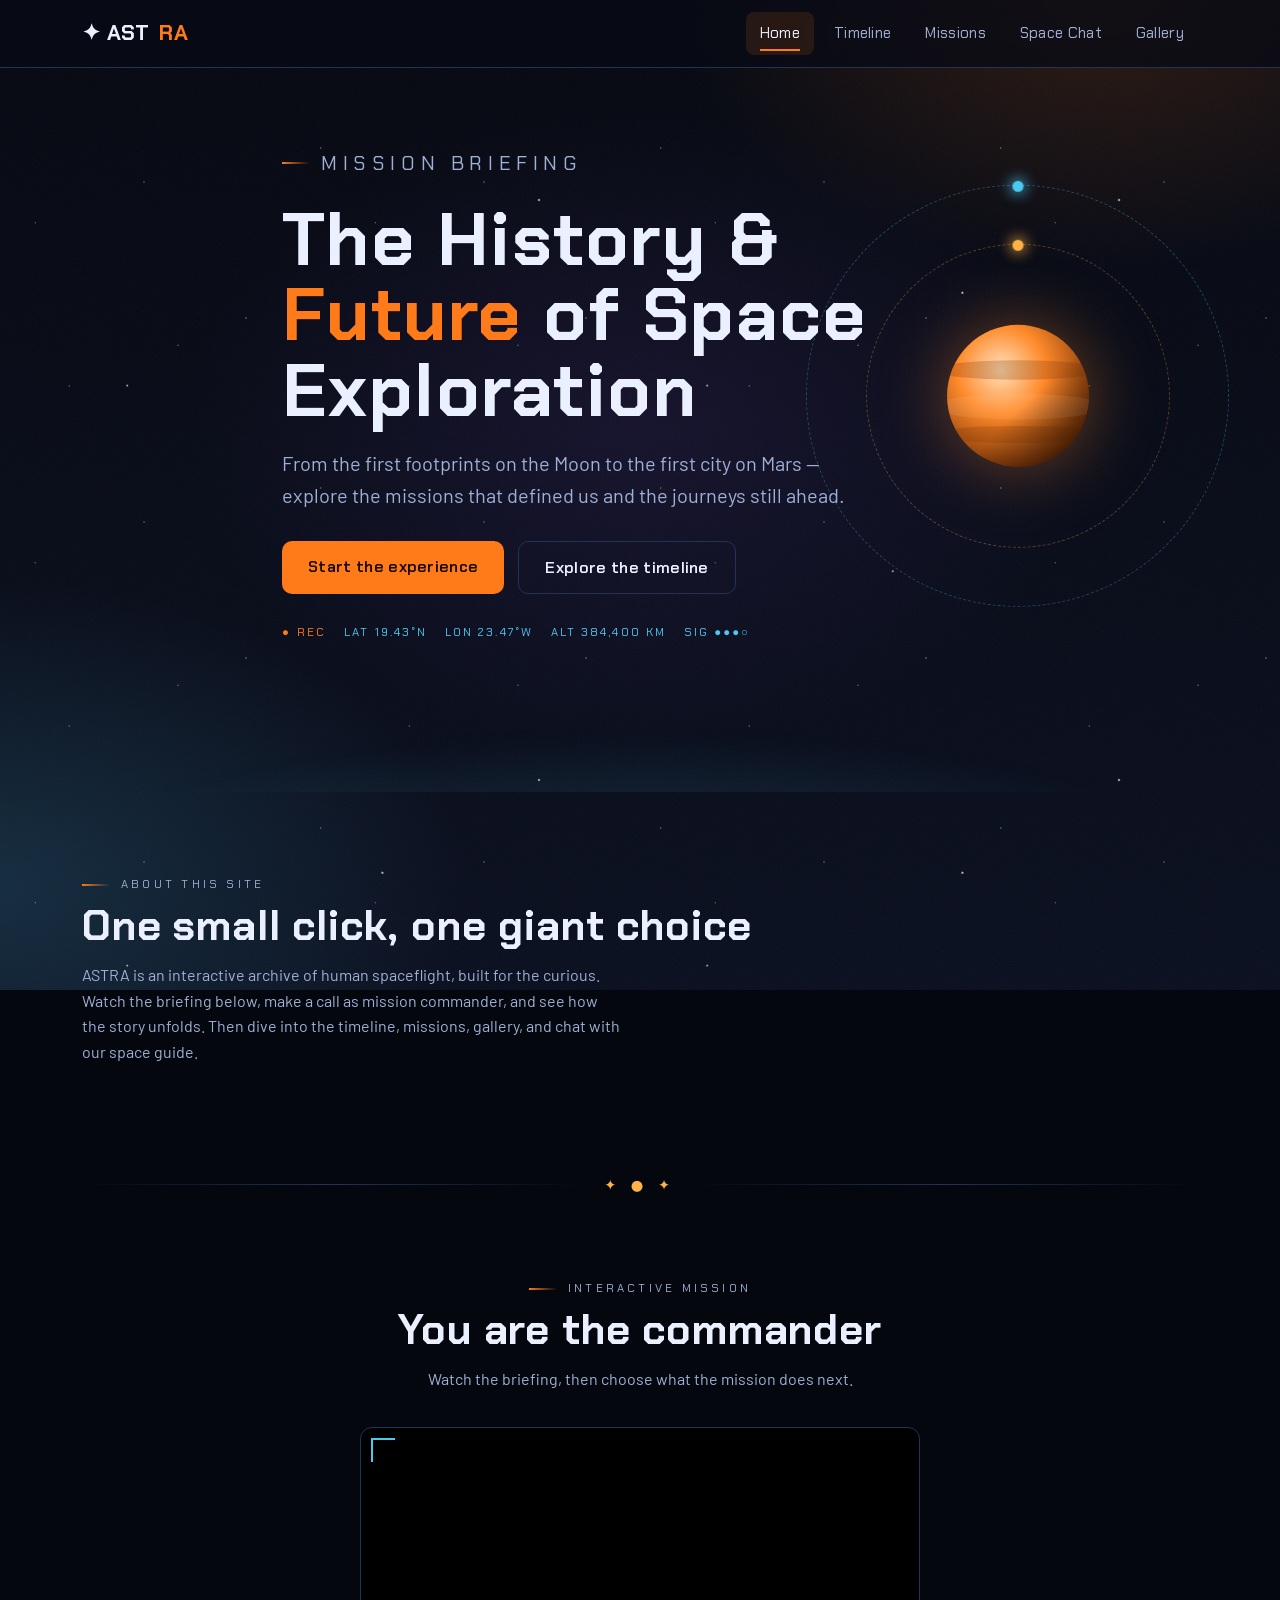
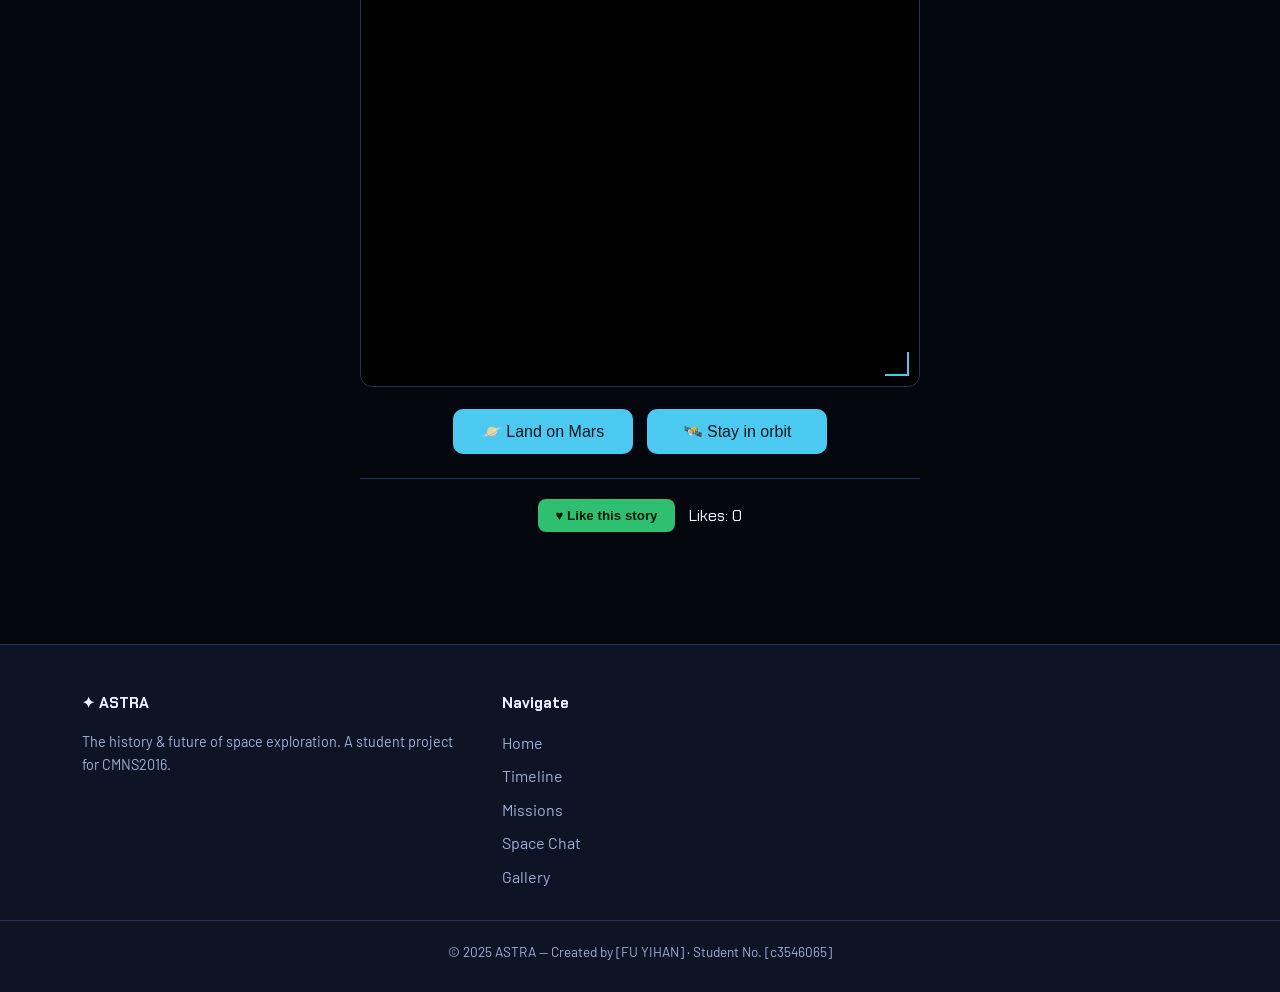
==== index.html @ ae9b57df "Add files via upload" ====
<!DOCTYPE html>
    <html lang="en">
    <head>
        <meta charset="UTF-8">
        <meta name="viewport" content="width=device-width, initial-scale=1.0">
        <!-- Page Title is marked in the rubric — keep it meaningful on every page -->
        <title>ASTRA — The History &amp; Future of Space Exploration</title>
        <meta name="description" content="An interactive journey through the history and future of human spaceflight.">
        <link rel="preconnect" href="https://fonts.googleapis.com">
        <link rel="preconnect" href="https://fonts.gstatic.com" crossorigin>
        <link href="https://fonts.googleapis.com/css2?family=Chakra+Petch:wght@500;700&family=Barlow:wght@400;500;600&display=swap" rel="stylesheet">
        <link rel="stylesheet" href="styles.css">
    </head>
    <body>

        <!-- ============================ NAV (same on every page) ============================ -->
        <header class="navbar">
            <div class="wrap">
                <a class="brand" href="index.html">✦ AST<span>RA</span></a>
                <button class="nav-toggle" aria-label="Open menu" onclick="toggleNav()">☰</button>
                <nav aria-label="Main navigation">
                    <ul class="nav-links" id="navLinks">
                        <li><a class="active" href="index.html">Home</a></li>
                        <li><a href="timeline.html">Timeline</a></li>
                        <li><a href="missions.html">Missions</a></li>
                        <li><a href="chat.html">Space Chat</a></li>
                        <li><a href="gallery.html">Gallery</a></li>
                    </ul>
                </nav>
            </div>
        </header>

        <!-- ================================ HERO ================================ -->
        <section class="hero">
            <!-- OPTIONAL background video (SpaceX style). Put a file in /videos and uncomment:
            <video class="hero-video" autoplay muted loop playsinline>
                <source src="videos/hero-loop.mp4" type="video/mp4">
            </video> -->

            <!-- Decorative: glowing planet with tilted orbits (pure CSS/SVG) -->
            <div class="hero-art" aria-hidden="true">
                <div class="orbit orbit-b"><span class="sat"></span></div>
                <div class="orbit orbit-a"><span class="sat"></span></div>
                <svg class="planet" viewBox="0 0 220 220" xmlns="http://www.w3.org/2000/svg">
                    <defs>
                        <radialGradient id="planetGrad" cx="38%" cy="32%" r="78%">
                            <stop offset="0%" stop-color="#ffe2bd"/>
                            <stop offset="40%" stop-color="#ff8a2b"/>
                            <stop offset="100%" stop-color="#5e2200"/>
                        </radialGradient>
                        <linearGradient id="terminator" x1="0" y1="0" x2="1" y2="1">
                            <stop offset="55%" stop-color="rgba(0,0,0,0)"/>
                            <stop offset="100%" stop-color="rgba(0,0,0,.55)"/>
                        </linearGradient>
                        <clipPath id="planetClip"><circle cx="110" cy="110" r="66"/></clipPath>
                    </defs>
                    <circle cx="110" cy="110" r="66" fill="url(#planetGrad)"/>
                    <g clip-path="url(#planetClip)" opacity=".5">
                        <ellipse cx="110" cy="86"  rx="80" ry="9"  fill="rgba(120,50,0,.5)"/>
                        <ellipse cx="110" cy="120" rx="80" ry="12" fill="rgba(255,210,160,.25)"/>
                        <ellipse cx="110" cy="146" rx="80" ry="8"  fill="rgba(120,50,0,.45)"/>
                    </g>
                    <circle cx="110" cy="110" r="66" fill="url(#terminator)"/>
                </svg>
            </div>
            <div class="hero-horizon" aria-hidden="true"></div>

            <div class="wrap hero-inner">
                <p class="eyebrow reveal">Mission Briefing</p>
                <h1 class="reveal d1">The History &amp; <span class="accent">Future</span> of Space Exploration</h1>
                <p class="reveal d2">From the first footprints on the Moon to the first city on Mars — explore the missions that defined us and the journeys still ahead.</p>
                <div class="hero-cta reveal d3">
                    <a class="btn btn-primary" href="#experience">Start the experience</a>
                    <a class="btn btn-ghost" href="timeline.html">Explore the timeline</a>
                </div>
                <div class="telemetry reveal d3" aria-hidden="true">
                    <span class="rec">REC</span>
                    <span>LAT 19.43°N</span>
                    <span>LON 23.47°W</span>
                    <span>ALT 384,400 KM</span>
                    <span>SIG ●●●○</span>
                </div>
            </div>
        </section>

        <!-- =============================== INTRO =============================== -->
        <section>
            <div class="wrap">
                <div class="section-head">
                    <p class="eyebrow">About this site</p>
                    <h2>One small click, one giant choice</h2>
                    <!-- EDIT: replace with your own intro paragraph -->
                    <p>ASTRA is an interactive archive of human spaceflight, built for the curious. Watch the briefing below, make a call as mission commander, and see how the story unfolds. Then dive into the timeline, missions, gallery, and chat with our space guide.</p>
                </div>
            </div>
        </section>

        <!-- ===================== INTERACTIVE BRANCHING VIDEO ===================== -->
        <!-- This is your Assignment 1 piece, embedded here. -->
        <div class="divider" aria-hidden="true"><span class="dot">✦ ● ✦</span></div>
        <section id="experience">
            <div class="wrap">
                <div class="section-head" style="text-align:center;">
                    <p class="eyebrow">Interactive Mission</p>
                    <h2>You are the commander</h2>
                    <p style="margin:12px auto 0;">Watch the briefing, then choose what the mission does next.</p>
                </div>

                <div class="video-stage">
                    <!-- MAIN / SETUP video -->
                    <div id="mainSection">
                        <div class="video-frame">
                            <iframe id="mainVideo" title="Main story video"
                                    allow="autoplay; encrypted-media; picture-in-picture" allowfullscreen></iframe>
                        </div>
                        <!-- EDIT the button text to match the choice in your main video -->
                        <div class="choice-buttons">
                            <button class="choice-btn" onclick="showResult(1)">🪐 Land on Mars</button>
                            <button class="choice-btn" onclick="showResult(2)">🛰️ Stay in orbit</button>
                        </div>
                    </div>

                    <!-- RESULT A -->
                    <div id="result1Section" class="hidden">
                        <div class="video-frame">
                            <iframe id="result1Video" title="Choice A result video"
                                    allow="autoplay; encrypted-media; picture-in-picture" allowfullscreen></iframe>
                        </div>
                        <button class="back-btn" onclick="goBack()">← Back to start</button>
                    </div>

                    <!-- RESULT B -->
                    <div id="result2Section" class="hidden">
                        <div class="video-frame">
                            <iframe id="result2Video" title="Choice B result video"
                                    allow="autoplay; encrypted-media; picture-in-picture" allowfullscreen></iframe>
                        </div>
                        <button class="back-btn" onclick="goBack()">← Back to start</button>
                    </div>

                    <!-- Extra interactivity: like -->
                    <div class="like-row">
                        <button id="likeBtn" class="like-btn">♥ Like this story</button>
                        <span class="like-count">Likes: <span id="likeCount">0</span></span>
                    </div>
                </div>
            </div>
        </section>

        <!-- =============================== FOOTER (same on every page) =============================== -->
        <footer class="site-footer">
            <div class="wrap footer-grid">
                <div>
                    <h4>✦ ASTRA</h4>
                    <p class="credits">The history &amp; future of space exploration. A student project for CMNS2016.</p>
                </div>
                <div>
                    <h4>Navigate</h4>
                    <ul class="footer-links">
                        <li><a href="index.html">Home</a></li>
                        <li><a href="timeline.html">Timeline</a></li>
                        <li><a href="missions.html">Missions</a></li>
                        <li><a href="chat.html">Space Chat</a></li>
                        <li><a href="gallery.html">Gallery</a></li>
                    </ul>
                </div>
<!--                <div>-->
<!--                    <h4>Credits &amp; References</h4>-->
<!--                    &lt;!&ndash; IMPORTANT (assignment rule): list every sourced asset & code here &ndash;&gt;-->
<!--                    <ul class="credits">-->
<!--                        <li>Website template &amp; interactivity code: AI-assisted (cite as required).</li>-->
<!--                        <li>Imagery: NASA public-domain image library / created by author.</li>-->
<!--                        <li>Audio: [add Creative Commons source + link].</li>-->
<!--                        <li>Fonts: Chakra Petch &amp; Barlow (Google Fonts, OFL).</li>-->
<!--                    </ul>-->
<!--                </div>-->
            </div>
            <p class="footer-bottom">© 2025 ASTRA — Created by [FU YIHAN] · Student No. [c3546065]</p>
        </footer>

        <script src="script.js"></script>
        <script>
        /* ===================================================================
           ⬇⬇⬇  PASTE YOUR 3 YOUTUBE VIDEO IDs HERE  ⬇⬇⬇
        =================================================================== */
        const VIDEO_IDS = {
            main:    "90NIp_aVh44",
            option1: "RT8C6VeMnOM",
            option2: "_5WI30lfzRE"
        };
        /* =================================================================== */

        function embedUrl(id, autoplay) {
            return "https://www.youtube.com/embed/" + id +
                   "?rel=0&playsinline=1&modestbranding=1" + (autoplay ? "&autoplay=1" : "");
        }

        window.addEventListener("DOMContentLoaded", function () {
            document.getElementById("mainVideo").src = embedUrl(VIDEO_IDS.main, false);
        });

        function showResult(n) {
            document.getElementById("mainSection").classList.add("hidden");

            if (n === 1) {
                document.getElementById("result1Video").src = embedUrl(VIDEO_IDS.option1, true);
                document.getElementById("result1Section").classList.remove("hidden");
            } else {
                document.getElementById("result2Video").src = embedUrl(VIDEO_IDS.option2, true);
                document.getElementById("result2Section").classList.remove("hidden");
            }
        }

        function goBack() {
            document.getElementById("result1Video").src = "";
            document.getElementById("result2Video").src = "";
            document.getElementById("result1Section").classList.add("hidden");
            document.getElementById("result2Section").classList.add("hidden");
            document.getElementById("mainSection").classList.remove("hidden");
            document.getElementById("mainVideo").src = embedUrl(VIDEO_IDS.main, false);
        }

        // Like button
        let likeCount = 0;
        const likeBtn = document.getElementById("likeBtn");

        likeBtn.addEventListener("click", function () {
            likeCount++;
            document.getElementById("likeCount").textContent = likeCount;
            likeBtn.textContent = "Liked ✓";
            likeBtn.style.background = "#1e7e34";
        });
        </script>
    </body>
    </html>
---- styles.css ----
/* =====================================================================
   ASTRA — Space Exploration  |  Shared stylesheet (styles.css)
   Aesthetic: dark "mission control" / deep-space observatory
   Fonts: Chakra Petch (display) + Barlow (body) — loaded in each HTML head
   ===================================================================== */

:root {
    --bg:        #05070f;
    --bg-2:      #0a0f1f;
    --panel:     #111a30;
    --panel-2:   #0d1426;
    --border:    #233356;
    --text:      #eaf0ff;
    --muted:     #9fb0d4;
    --accent:    #ff7a18;   /* ignition orange */
    --accent-2:  #ffb347;   /* amber          */
    --cyan:      #4cc9f0;   /* HUD cyan        */
    --good:      #2fbf71;
    --danger:    #e5484d;
    --max:       1160px;
    --nav-h:     68px;
    --radius:    14px;
}

* { margin: 0; padding: 0; box-sizing: border-box; }

html { scroll-behavior: smooth; }

body {
    font-family: 'Barlow', system-ui, sans-serif;
    background-color: var(--bg);
    color: var(--text);
    line-height: 1.6;
    min-height: 100vh;
    overflow-x: hidden;
    position: relative;
}

/* ---------- Atmosphere: layered parallax starfield + nebula + grain ----------
   Four fixed layers (zero markup, works on every page):
   nebula (-5) · far stars (-4) · mid stars (-3) · film grain (-2)            */
html::before, html::after, body::before, body::after {
    content: ""; position: fixed; inset: -10%; pointer-events: none;
}
/* nebula glow blobs, slowly drifting */
body::before {
    z-index: -5;
    background:
        radial-gradient(40% 36% at 80% 8%, rgba(255,122,24,.16), transparent 70%),
        radial-gradient(44% 40% at 8% 90%, rgba(76,201,240,.16), transparent 70%),
        radial-gradient(42% 42% at 50% 48%, rgba(123,72,201,.12), transparent 70%),
        linear-gradient(180deg, var(--bg) 0%, var(--bg-2) 100%);
    animation: nebula 42s ease-in-out infinite alternate;
}
/* far stars — small & dense */
html::before {
    z-index: -4;
    background-image:
        radial-gradient(1px 1px at 10% 20%, rgba(255,255,255,.7), transparent),
        radial-gradient(1px 1px at 32% 70%, rgba(255,255,255,.6), transparent),
        radial-gradient(1px 1px at 58% 40%, rgba(255,255,255,.55), transparent),
        radial-gradient(1px 1px at 80% 80%, rgba(255,255,255,.6), transparent),
        radial-gradient(1px 1px at 48% 92%, rgba(255,255,255,.5), transparent),
        radial-gradient(1px 1px at 90% 28%, rgba(255,255,255,.55), transparent);
    background-size: 340px 340px;
    animation: drift1 220s linear infinite, twinkle 7s ease-in-out infinite;
}
/* mid stars — larger, faint colour */
html::after {
    z-index: -3;
    background-image:
        radial-gradient(1.7px 1.7px at 15% 50%, rgba(255,255,255,.95), transparent),
        radial-gradient(1.6px 1.6px at 76% 14%, rgba(184,222,255,.9), transparent),
        radial-gradient(1.5px 1.5px at 44% 82%, rgba(255,233,205,.85), transparent),
        radial-gradient(1.7px 1.7px at 88% 66%, rgba(255,255,255,.9), transparent);
    background-size: 580px 580px;
    animation: drift2 340s linear infinite, twinkle 9s ease-in-out infinite reverse;
}
/* fine film grain for texture */
body::after {
    z-index: -2; opacity: .045;
    background-image: url("data:image/svg+xml,%3Csvg xmlns='http://www.w3.org/2000/svg' width='160' height='160'%3E%3Cfilter id='n'%3E%3CfeTurbulence type='fractalNoise' baseFrequency='0.8' numOctaves='2' stitchTiles='stitch'/%3E%3C/filter%3E%3Crect width='100%25' height='100%25' filter='url(%23n)'/%3E%3C/svg%3E");
}
@keyframes drift1  { to { background-position: 340px 170px; } }
@keyframes drift2  { to { background-position: -580px 290px; } }
@keyframes twinkle { 0%,100% { opacity: .85; } 50% { opacity: .5; } }
@keyframes nebula  { 0% { transform: translate(0,0) scale(1); } 100% { transform: translate(2.5%,-2%) scale(1.08); } }

/* shooting stars (spawned by script.js) */
.shooting-star {
    position: fixed; z-index: -1; width: 130px; height: 2px; pointer-events: none;
    background: linear-gradient(90deg, rgba(255,255,255,.95), rgba(180,220,255,0));
    border-radius: 2px; filter: drop-shadow(0 0 6px rgba(180,220,255,.8));
    opacity: 0; animation: shoot 1.15s ease-out forwards;
}
@keyframes shoot {
    0%   { opacity: 0; transform: translate(0,0) rotate(20deg) scaleX(.2); }
    12%  { opacity: 1; }
    100% { opacity: 0; transform: translate(340px,124px) rotate(20deg) scaleX(1); }
}

h1, h2, h3, .brand, .nav-links a, .btn {
    font-family: 'Chakra Petch', 'Barlow', sans-serif;
    letter-spacing: .02em;
}

a { color: var(--cyan); text-decoration: none; }

/* ----------------------------- Layout ------------------------------ */
.wrap { width: 100%; max-width: var(--max); margin: 0 auto; padding: 0 22px; }
section { padding: 72px 0; }
.section-head { margin-bottom: 36px; }
.eyebrow {
    font-family: 'Chakra Petch', sans-serif;
    text-transform: uppercase;
    letter-spacing: .28em;
    font-size: .72rem;
    color: var(--accent-2);
    margin-bottom: 10px;
    display: inline-flex; align-items: center; gap: 11px;
}
.eyebrow::before {
    content: ""; width: 28px; height: 2px; display: inline-block;
    background: linear-gradient(90deg, var(--accent), transparent);
}
.section-head h2 { font-size: clamp(1.7rem, 4vw, 2.6rem); line-height: 1.1; }
.section-head p { color: var(--muted); max-width: 60ch; margin-top: 12px; }

/* ---------------------------- Navbar ------------------------------- */
.navbar {
    position: fixed;
    top: 0; left: 0; right: 0;
    height: var(--nav-h);
    z-index: 100;
    display: flex;
    align-items: center;
    background: rgba(7, 11, 22, 0.72);
    backdrop-filter: blur(10px);
    border-bottom: 1px solid var(--border);
}
.navbar .wrap { display: flex; align-items: center; justify-content: space-between; }
.brand {
    font-weight: 700;
    font-size: 1.35rem;
    color: var(--text);
    display: flex; align-items: center; gap: 10px;
}
.brand span { color: var(--accent); }
.nav-links { display: flex; gap: 6px; list-style: none; align-items: center; }
.nav-links a {
    display: block;
    padding: 9px 14px;
    color: var(--muted);
    font-size: .95rem;
    border-radius: 8px;
    position: relative;
    transition: color .2s, background .2s;
}
.nav-links a::after {
    content: "";
    position: absolute; left: 14px; right: 14px; bottom: 4px;
    height: 2px; background: var(--accent);
    transform: scaleX(0); transform-origin: left;
    transition: transform .25s;
}
.nav-links a:hover { color: var(--text); }
.nav-links a:hover::after { transform: scaleX(1); }
.nav-links a.active { color: var(--text); background: rgba(255,122,24,0.12); }
.nav-links a.active::after { transform: scaleX(1); }

.nav-toggle {
    display: none;
    background: none; border: 1px solid var(--border);
    color: var(--text); border-radius: 8px;
    width: 42px; height: 38px; cursor: pointer; font-size: 1.2rem;
}

/* ----------------------------- Hero -------------------------------- */
.hero {
    min-height: 88vh;
    display: flex; align-items: center;
    padding-top: var(--nav-h);
    position: relative;
    overflow: hidden;
}
/* OPTIONAL: drop a looping video behind the hero (SpaceX style).
   Add <video class="hero-video" autoplay muted loop playsinline> in the HTML. */
.hero-video {
    position: absolute; inset: 0; width: 100%; height: 100%;
    object-fit: cover; z-index: -1; opacity: .35;
}
.hero-inner { max-width: 760px; }
.hero h1 {
    font-size: clamp(2.4rem, 7vw, 4.6rem);
    line-height: 1.02;
    margin: 14px 0 18px;
}
.hero h1 .accent { color: var(--accent); }
.hero p { font-size: clamp(1rem, 2.2vw, 1.25rem); color: var(--muted); max-width: 54ch; }
.hero-cta { margin-top: 30px; display: flex; gap: 14px; flex-wrap: wrap; }

/* ---------------------------- Buttons ------------------------------ */
.btn {
    display: inline-block;
    padding: 13px 26px;
    border: none; border-radius: 10px;
    font-size: 1rem; font-weight: 600;
    cursor: pointer; transition: transform .2s, box-shadow .2s, background .2s;
}
.btn-primary { background: var(--accent); color: #1a0c00; }
.btn-primary:hover { transform: translateY(-2px); box-shadow: 0 8px 26px rgba(255,122,24,.35); }
.btn-ghost { background: transparent; color: var(--text); border: 1px solid var(--border); }
.btn-ghost:hover { border-color: var(--cyan); color: var(--cyan); transform: translateY(-2px); }

/* ----------------------------- Cards ------------------------------- */
.grid { display: grid; gap: 22px; }
.grid-3 { grid-template-columns: repeat(3, 1fr); }
.grid-2 { grid-template-columns: repeat(2, 1fr); }

.card {
    background: var(--panel);
    border: 1px solid var(--border);
    border-radius: var(--radius);
    overflow: hidden;
    transition: transform .25s, border-color .25s;
}
.card:hover { transform: translateY(-4px); border-color: var(--accent); }
.card-media {
    aspect-ratio: 16 / 10;
    display: flex; align-items: center; justify-content: center;
    color: var(--muted); font-size: .85rem; text-align: center; padding: 12px;
    background:
        repeating-linear-gradient(45deg, rgba(255,255,255,.02) 0 12px, transparent 12px 24px),
        linear-gradient(135deg, #16203a, #0c1326);
}
.card-media img { width: 100%; height: 100%; object-fit: fill; }
.card-body { padding: 18px 20px 22px; }
.card-body h3 { font-size: 1.15rem; margin-bottom: 8px; }
.card-body p { color: var(--muted); font-size: .95rem; }
.tag {
    display: inline-block; font-family: 'Chakra Petch', sans-serif;
    font-size: .68rem; letter-spacing: .18em; text-transform: uppercase;
    color: var(--cyan); margin-bottom: 10px;
}

/* -------- Reusable placeholder block (for images you add later) ----- */
.placeholder {
    width: 100%; height: 100%;
    display: flex; flex-direction: column; align-items: center; justify-content: center;
    gap: 6px; color: var(--muted); text-align: center; padding: 14px;
    background:
        repeating-linear-gradient(45deg, rgba(255,255,255,.02) 0 12px, transparent 12px 24px),
        linear-gradient(135deg, #16203a, #0c1326);
}
.placeholder .ph-icon { font-size: 1.6rem; opacity: .8; }
.placeholder .ph-file { font-family: 'Chakra Petch', monospace; font-size: .8rem; color: var(--cyan); }

/* --------------------- Interactive video player -------------------- */
.video-stage { max-width: 560px; margin: 0 auto; }
.video-frame {
    position: relative; width: 100%; aspect-ratio: 1 / 1;
    border-radius: 12px; overflow: hidden; background: #000;
    border: 1px solid var(--border);
}
.video-frame iframe { position: absolute; inset: 0; width: 100%; height: 100%; border: 0; }
.choice-buttons { display: flex; gap: 14px; justify-content: center; margin: 22px 0 6px; flex-wrap: wrap; }
.choice-btn {
    padding: 13px 22px; font-size: 1rem; border: none; border-radius: 10px;
    background: var(--cyan); color: #02161f; cursor: pointer; transition: transform .2s, box-shadow .2s; min-width: 180px;
}
.choice-btn:hover { transform: translateY(-2px); box-shadow: 0 8px 22px rgba(76,201,240,.3); }
.back-btn {
    margin: 18px auto 0; display: block; padding: 11px 22px; font-size: .95rem;
    background: transparent; color: var(--muted); border: 1px solid var(--border); border-radius: 8px; cursor: pointer;
}
.back-btn:hover { color: var(--text); border-color: var(--text); }
.like-row {
    display: flex; align-items: center; gap: 14px; justify-content: center;
    margin-top: 24px; padding-top: 20px; border-top: 1px solid var(--border);
}
.like-btn { padding: 9px 18px; border: none; border-radius: 8px; background: var(--good); color: #021a0e; cursor: pointer; font-weight: 600; }
.like-count { font-family: 'Chakra Petch', sans-serif; }
.hidden { display: none !important; }

/* --------------------------- Timeline ------------------------------ */
.timeline { position: relative; max-width: 860px; margin: 0 auto; padding-left: 8px; }
.timeline::before {
    content: ""; position: absolute; left: 22px; top: 6px; bottom: 6px; width: 2px;
    background: linear-gradient(var(--accent), var(--cyan));
}
.tl-item {
    position: relative; padding: 0 0 42px 64px;
    opacity: 0; transform: translateY(26px); transition: opacity .6s, transform .6s;
}
.tl-item.in { opacity: 1; transform: none; }
.tl-item::before {
    content: ""; position: absolute; left: 15px; top: 4px; width: 16px; height: 16px;
    border-radius: 50%; background: var(--accent); box-shadow: 0 0 0 4px rgba(255,122,24,.18);
}
.tl-year { font-family: 'Chakra Petch', sans-serif; color: var(--accent-2); font-size: 1.4rem; }
.tl-item h3 { font-size: 1.2rem; margin: 4px 0 8px; }
.tl-item p { color: var(--muted); }
.tl-media {margin-top: 14px; border-radius: 10px; aspect-ratio: 16/9; max-width: 460px; overflow:visible; }
.tl-item img {width: 100%; height: 100%; object-fit: fill; object-position: center; }
/* ---------------------------- Embed -------------------------------- */
.embed-16x9 { position: relative; width: 100%; aspect-ratio: 16/9; border-radius: 12px; overflow: hidden; border: 1px solid var(--border); background:#000; }
.embed-16x9 iframe { position: absolute; inset: 0; width: 100%; height: 100%; border: 0; }

/* ----------------------------- Chat -------------------------------- */
.chat-box {
    max-width: 720px; margin: 0 auto;
    border: 1px solid var(--border); border-radius: var(--radius);
    background: var(--panel-2); overflow: hidden; display: flex; flex-direction: column; height: 540px;
}
.chat-head { padding: 16px 20px; border-bottom: 1px solid var(--border); display: flex; align-items: center; gap: 12px; background: var(--panel); }
.chat-avatar { width: 38px; height: 38px; border-radius: 50%; background: linear-gradient(135deg, var(--accent), var(--cyan)); display: flex; align-items: center; justify-content: center; }
.chat-head h3 { font-size: 1rem; } .chat-head small { color: var(--good); }
.chat-log { flex: 1; overflow-y: auto; padding: 20px; display: flex; flex-direction: column; gap: 12px; }
.msg { max-width: 78%; padding: 11px 15px; border-radius: 14px; font-size: .96rem; }
.msg.bot { align-self: flex-start; background: var(--panel); border: 1px solid var(--border); border-bottom-left-radius: 4px; }
.msg.user { align-self: flex-end; background: var(--accent); color: #1a0c00; border-bottom-right-radius: 4px; }
.chat-input { display: flex; gap: 10px; padding: 14px; border-top: 1px solid var(--border); background: var(--panel); }
.chat-input input { flex: 1; padding: 12px 14px; border-radius: 10px; border: 1px solid var(--border); background: var(--bg-2); color: var(--text); font-size: 1rem; }
.chat-input input:focus { outline: none; border-color: var(--cyan); }
.chat-input button { padding: 0 20px; border: none; border-radius: 10px; background: var(--cyan); color: #02161f; font-weight: 600; cursor: pointer; }

/* --------------------------- Gallery ------------------------------- */
.gallery { display: grid; grid-template-columns: repeat(auto-fill, minmax(220px, 1fr)); gap: 14px; }
.gallery-item {
    aspect-ratio: 1/1; border-radius: 12px; overflow: hidden; cursor: pointer;
    border: 1px solid var(--border); position: relative; transition: transform .25s;
}
.gallery-item:hover { transform: scale(1.03); border-color: var(--cyan); }
.gallery-item img { width: 100%; height: 100%; object-fit: cover; display: block; }
.gallery-item .cap {
    position: absolute; left: 0; right: 0; bottom: 0; padding: 10px 12px;
    background: linear-gradient(transparent, rgba(0,0,0,.8)); font-size: .82rem;
}
/* Lightbox */
.lightbox { position: fixed; inset: 0; z-index: 200; background: rgba(2,4,10,.92); display: none; align-items: center; justify-content: center; padding: 24px; }
.lightbox.open { display: flex; }
.lightbox-inner { max-width: 880px; width: 100%; text-align: center; }
.lightbox-media { aspect-ratio: 16/10; border-radius: 12px; overflow: hidden; border: 1px solid var(--border); }
.lightbox-media img { width: 100%; height: 100%; object-fit: contain; background:#000; }
.lightbox-cap { margin-top: 14px; color: var(--muted); }
.lb-btn { position: fixed; top: 50%; transform: translateY(-50%); background: rgba(255,255,255,.08); border: 1px solid var(--border); color: #fff; width: 48px; height: 48px; border-radius: 50%; font-size: 1.4rem; cursor: pointer; }
.lb-prev { left: 18px; } .lb-next { right: 18px; }
.lb-close { position: fixed; top: 18px; right: 18px; background: none; border: none; color: #fff; font-size: 2rem; cursor: pointer; }

/* ---------------------------- Footer ------------------------------- */
.site-footer { border-top: 1px solid var(--border); background: var(--panel-2); padding: 46px 0 30px; margin-top: 40px; }
.footer-grid { display: grid; grid-template-columns: 1.4fr 1fr 1.4fr; gap: 32px; }
.footer-grid h4 { font-family: 'Chakra Petch', sans-serif; font-size: .95rem; margin-bottom: 14px; color: var(--text); }
.footer-links { list-style: none; display: flex; flex-direction: column; gap: 8px; }
.footer-links a { color: var(--muted); }
.footer-links a:hover { color: var(--cyan); }
.credits { color: var(--muted); font-size: .9rem; }
.credits li { margin-bottom: 6px; list-style: none; }
.footer-bottom { text-align: center; color: var(--muted); font-size: .85rem; margin-top: 30px; padding-top: 20px; border-top: 1px solid var(--border); }

/* ---------- Page-load reveal (hero & .reveal elements) -------------- */
@keyframes riseIn { from { opacity: 0; transform: translateY(24px); } to { opacity: 1; transform: none; } }
.reveal { opacity: 0; animation: riseIn .7s ease forwards; }
.reveal.d1 { animation-delay: .12s; }
.reveal.d2 { animation-delay: .24s; }
.reveal.d3 { animation-delay: .36s; }

/* =====================================================================
   DESIGN FLOURISHES  (the "designed" extras)
   ===================================================================== */

/* ---- HUD corner brackets on video frames (auto, no markup) ---- */
.video-frame::before, .video-frame::after,
.embed-16x9::before, .embed-16x9::after {
    content: ""; position: absolute; width: 22px; height: 22px; z-index: 3; pointer-events: none;
}
.video-frame::before, .embed-16x9::before {
    top: 10px; left: 10px; border-top: 2px solid var(--cyan); border-left: 2px solid var(--cyan);
}
.video-frame::after, .embed-16x9::after {
    bottom: 10px; right: 10px; border-bottom: 2px solid var(--cyan); border-right: 2px solid var(--cyan);
}

/* ---- Hero focal illustration: glowing planet + tilted orbits ---- */
.hero-art {
    position: absolute; top: 50%; right: 4%;
    width: clamp(280px, 33vw, 460px); aspect-ratio: 1/1;
    transform: translateY(-50%); perspective: 900px; z-index: 0; pointer-events: none;
}
.hero-art .planet {
    position: absolute; top: 50%; left: 50%; width: 56%; height: 56%;
    transform: translate(-50%,-50%);
    filter: drop-shadow(0 0 34px rgba(255,138,43,.4));
    animation: float 9s ease-in-out infinite;
}
.hero-art .orbit {
    position: absolute; inset: 0; border-radius: 50%;
    border: 1px dashed rgba(160,190,240,.28);
    transform-style: preserve-3d;
}
.hero-art .orbit-a { inset: 14%; border-color: rgba(255,179,71,.32); animation: spinA 26s linear infinite; }
.hero-art .orbit-b { inset: 0;   border-color: rgba(76,201,240,.30); animation: spinB 40s linear infinite; }
.hero-art .sat {
    position: absolute; top: -5px; left: 50%; width: 11px; height: 11px; border-radius: 50%;
    background: var(--accent-2); box-shadow: 0 0 14px 3px rgba(255,179,71,.7); transform: translateX(-50%);
}
.hero-art .orbit-b .sat { background: var(--cyan); box-shadow: 0 0 14px 3px rgba(76,201,240,.7); }
@keyframes spinA { from { transform: rotateX(72deg) rotateZ(0); }   to { transform: rotateX(72deg) rotateZ(360deg); } }
@keyframes spinB { from { transform: rotateX(68deg) rotateZ(360deg); } to { transform: rotateX(68deg) rotateZ(0); } }
@keyframes float { 0%,100% { transform: translate(-50%,-52%); } 50% { transform: translate(-50%,-48%); } }

/* warm atmospheric glow rising at the foot of the hero */
.hero-horizon {
    position: absolute; left: -10%; right: -10%; bottom: -130px; height: 260px; z-index: 0; pointer-events: none;
    background: radial-gradient(60% 100% at 50% 100%, rgba(255,122,24,.22), rgba(76,201,240,.10) 42%, transparent 72%);
    filter: blur(10px);
}
.hero .wrap { position: relative; z-index: 2; }

/* ---- Telemetry / HUD micro-readout ---- */
.telemetry {
    display: flex; flex-wrap: wrap; gap: 18px; margin-top: 30px;
    font-family: 'Chakra Petch', monospace; font-size: .72rem; letter-spacing: .18em;
    color: var(--cyan); text-transform: uppercase; opacity: .8;
}
.telemetry .rec { color: var(--accent); }
.telemetry .rec::before {
    content: "●"; margin-right: 6px; animation: blink 1.6s steps(1) infinite;
}
@keyframes blink { 50% { opacity: .25; } }

/* ---- Decorative star-line divider ---- */
.divider {
    display: flex; align-items: center; gap: 18px; color: var(--accent-2);
    max-width: var(--max); margin: 0 auto; padding: 0 22px;
}
.divider::before, .divider::after {
    content: ""; flex: 1; height: 1px;
    background: linear-gradient(90deg, transparent, var(--border), transparent);
}
.divider .dot { font-size: .9rem; letter-spacing: .4em; }

/* ---- Mission cards: editorial index numbers + hover shine + image zoom ---- */
.grid-3 { counter-reset: cardnum; }
.grid-3 .card { counter-increment: cardnum; }
.grid-3 .card .card-body { position: relative; }
.grid-3 .card .card-body::before {
    content: "0" counter(cardnum);
    position: absolute; top: -2.7rem; right: 16px;
    font-family: 'Chakra Petch', sans-serif; font-weight: 700; font-size: 2.6rem;
    color: rgba(255,255,255,.07); pointer-events: none;
}
.card { position: relative; }
.card::after {
    content: ""; position: absolute; inset: 0; pointer-events: none;
    background: linear-gradient(120deg, transparent 35%, rgba(255,255,255,.08) 48%, transparent 62%);
    transform: translateX(-130%); transition: transform .7s;
}
.card:hover::after { transform: translateX(130%); }
.card-media img { transition: transform .5s ease; }
.card:hover .card-media img { transform: scale(1.07); }

/* ---- Button shine sweep ---- */
.btn-primary { position: relative; overflow: hidden; }
.btn-primary::after {
    content: ""; position: absolute; top: 0; left: -60%; width: 35%; height: 100%;
    background: linear-gradient(120deg, transparent, rgba(255,255,255,.55), transparent);
    transform: skewX(-20deg); transition: left .6s;
}
.btn-primary:hover::after { left: 130%; }

/* ---------------------------- Responsive --------------------------- */
@media (max-width: 980px) {
    .hero-art { right: -8%; opacity: .45; width: clamp(240px, 50vw, 380px); }
}
@media (max-width: 820px) {
    .grid-3 { grid-template-columns: 1fr 1fr; }
    .footer-grid { grid-template-columns: 1fr; gap: 26px; }
}
@media (max-width: 620px) {
    .hero-art { display: none; }
}
@media (max-width: 760px) {
    .nav-toggle { display: block; }
    .nav-links {
        position: fixed; top: var(--nav-h); left: 0; right: 0;
        flex-direction: column; gap: 0; align-items: stretch;
        background: rgba(7,11,22,.97); border-bottom: 1px solid var(--border);
        max-height: 0; overflow: hidden; transition: max-height .3s;
    }
    .nav-links.open { max-height: 420px; }
    .nav-links a { padding: 16px 22px; border-bottom: 1px solid var(--border); }
    .nav-links a::after { display: none; }
}
@media (max-width: 560px) {
    .grid-3, .grid-2 { grid-template-columns: 1fr; }
    section { padding: 54px 0; }
    .choice-btn { min-width: 100%; }
}
@media (prefers-reduced-motion: reduce) {
    * { animation: none !important; transition: none !important; scroll-behavior: auto; }
    .tl-item { opacity: 1; transform: none; }
}
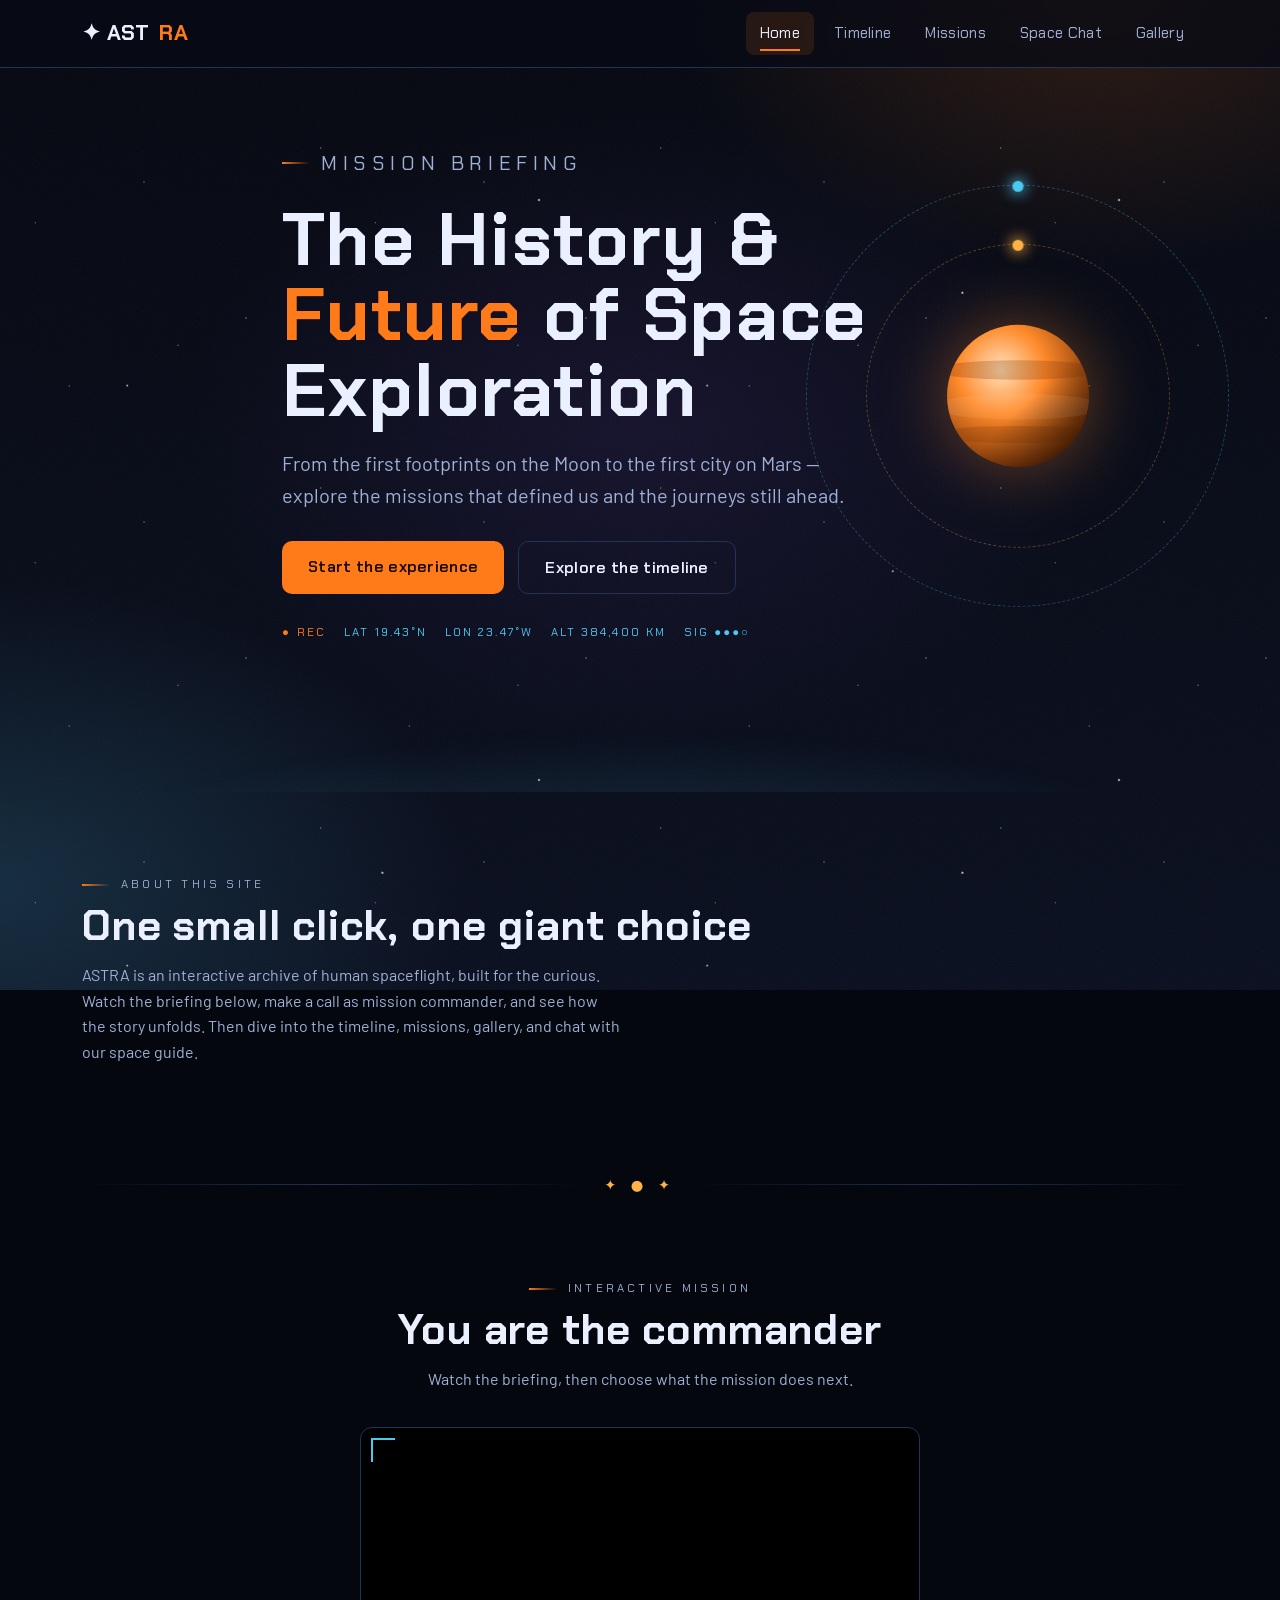
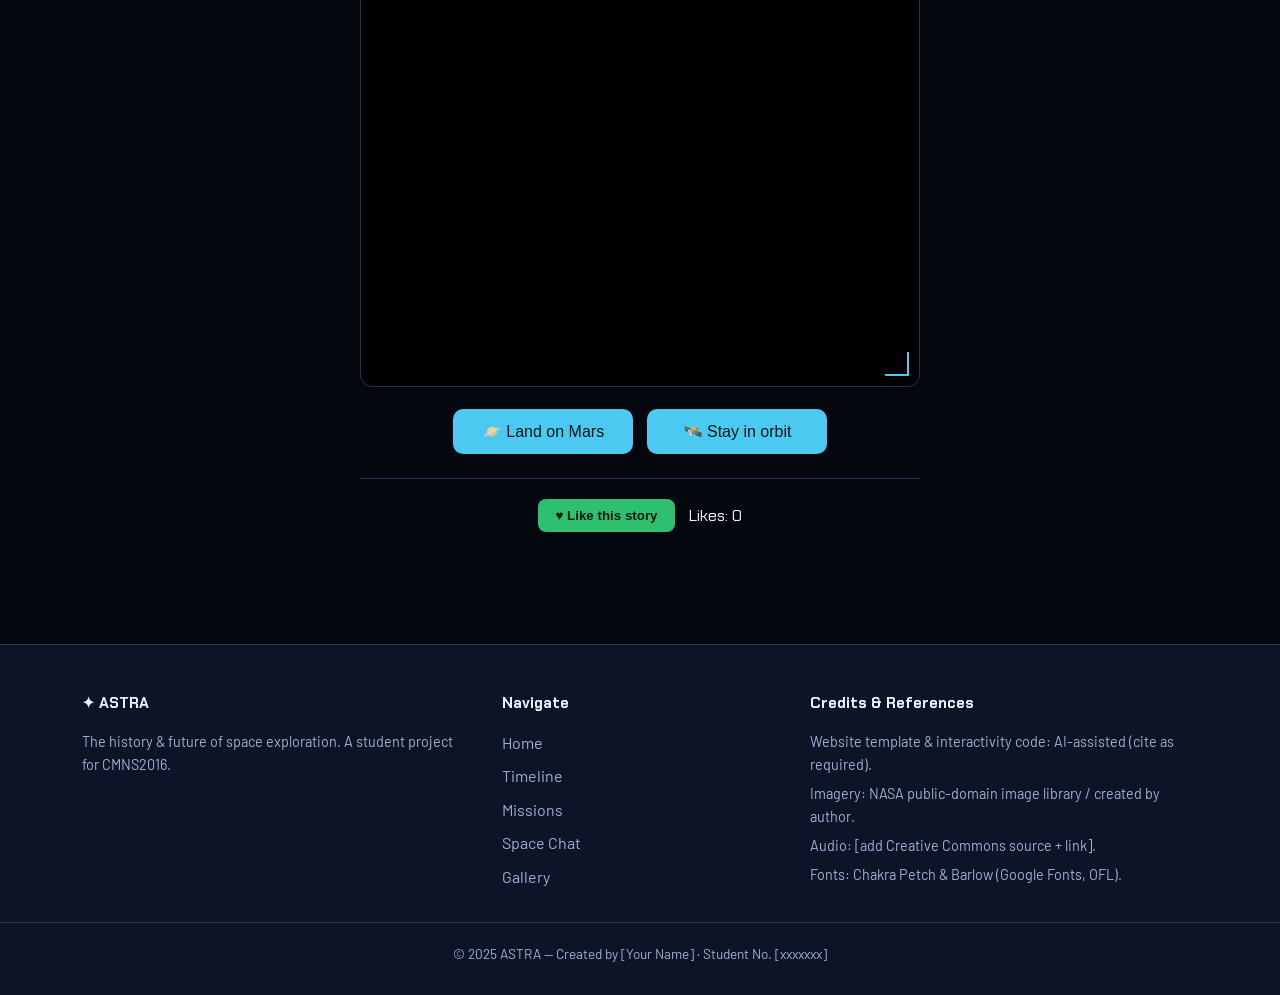
==== commit fe6774a0: "Add files via upload" ====
--- a/index.html
+++ b/index.html
@@ -1,235 +1,232 @@
-    <!DOCTYPE html>
-    <html lang="en">
-    <head>
-        <meta charset="UTF-8">
-        <meta name="viewport" content="width=device-width, initial-scale=1.0">
-        <!-- Page Title is marked in the rubric — keep it meaningful on every page -->
-        <title>ASTRA — The History &amp; Future of Space Exploration</title>
-        <meta name="description" content="An interactive journey through the history and future of human spaceflight.">
-        <link rel="preconnect" href="https://fonts.googleapis.com">
-        <link rel="preconnect" href="https://fonts.gstatic.com" crossorigin>
-        <link href="https://fonts.googleapis.com/css2?family=Chakra+Petch:wght@500;700&family=Barlow:wght@400;500;600&display=swap" rel="stylesheet">
-        <link rel="stylesheet" href="styles.css">
-    </head>
-    <body>
-
-        <!-- ============================ NAV (same on every page) ============================ -->
-        <header class="navbar">
-            <div class="wrap">
-                <a class="brand" href="index.html">✦ AST<span>RA</span></a>
-                <button class="nav-toggle" aria-label="Open menu" onclick="toggleNav()">☰</button>
-                <nav aria-label="Main navigation">
-                    <ul class="nav-links" id="navLinks">
-                        <li><a class="active" href="index.html">Home</a></li>
-                        <li><a href="timeline.html">Timeline</a></li>
-                        <li><a href="missions.html">Missions</a></li>
-                        <li><a href="chat.html">Space Chat</a></li>
-                        <li><a href="gallery.html">Gallery</a></li>
-                    </ul>
-                </nav>
-            </div>
-        </header>
-
-        <!-- ================================ HERO ================================ -->
-        <section class="hero">
-            <!-- OPTIONAL background video (SpaceX style). Put a file in /videos and uncomment:
-            <video class="hero-video" autoplay muted loop playsinline>
-                <source src="videos/hero-loop.mp4" type="video/mp4">
-            </video> -->
-
-            <!-- Decorative: glowing planet with tilted orbits (pure CSS/SVG) -->
-            <div class="hero-art" aria-hidden="true">
-                <div class="orbit orbit-b"><span class="sat"></span></div>
-                <div class="orbit orbit-a"><span class="sat"></span></div>
-                <svg class="planet" viewBox="0 0 220 220" xmlns="http://www.w3.org/2000/svg">
-                    <defs>
-                        <radialGradient id="planetGrad" cx="38%" cy="32%" r="78%">
-                            <stop offset="0%" stop-color="#ffe2bd"/>
-                            <stop offset="40%" stop-color="#ff8a2b"/>
-                            <stop offset="100%" stop-color="#5e2200"/>
-                        </radialGradient>
-                        <linearGradient id="terminator" x1="0" y1="0" x2="1" y2="1">
-                            <stop offset="55%" stop-color="rgba(0,0,0,0)"/>
-                            <stop offset="100%" stop-color="rgba(0,0,0,.55)"/>
-                        </linearGradient>
-                        <clipPath id="planetClip"><circle cx="110" cy="110" r="66"/></clipPath>
-                    </defs>
-                    <circle cx="110" cy="110" r="66" fill="url(#planetGrad)"/>
-                    <g clip-path="url(#planetClip)" opacity=".5">
-                        <ellipse cx="110" cy="86"  rx="80" ry="9"  fill="rgba(120,50,0,.5)"/>
-                        <ellipse cx="110" cy="120" rx="80" ry="12" fill="rgba(255,210,160,.25)"/>
-                        <ellipse cx="110" cy="146" rx="80" ry="8"  fill="rgba(120,50,0,.45)"/>
-                    </g>
-                    <circle cx="110" cy="110" r="66" fill="url(#terminator)"/>
-                </svg>
-            </div>
-            <div class="hero-horizon" aria-hidden="true"></div>
-
-            <div class="wrap hero-inner">
-                <p class="eyebrow reveal">Mission Briefing</p>
-                <h1 class="reveal d1">The History &amp; <span class="accent">Future</span> of Space Exploration</h1>
-                <p class="reveal d2">From the first footprints on the Moon to the first city on Mars — explore the missions that defined us and the journeys still ahead.</p>
-                <div class="hero-cta reveal d3">
-                    <a class="btn btn-primary" href="#experience">Start the experience</a>
-                    <a class="btn btn-ghost" href="timeline.html">Explore the timeline</a>
-                </div>
-                <div class="telemetry reveal d3" aria-hidden="true">
-                    <span class="rec">REC</span>
-                    <span>LAT 19.43°N</span>
-                    <span>LON 23.47°W</span>
-                    <span>ALT 384,400 KM</span>
-                    <span>SIG ●●●○</span>
-                </div>
-            </div>
-        </section>
-
-        <!-- =============================== INTRO =============================== -->
-        <section>
-            <div class="wrap">
-                <div class="section-head">
-                    <p class="eyebrow">About this site</p>
-                    <h2>One small click, one giant choice</h2>
-                    <!-- EDIT: replace with your own intro paragraph -->
-                    <p>ASTRA is an interactive archive of human spaceflight, built for the curious. Watch the briefing below, make a call as mission commander, and see how the story unfolds. Then dive into the timeline, missions, gallery, and chat with our space guide.</p>
-                </div>
-            </div>
-        </section>
-
-        <!-- ===================== INTERACTIVE BRANCHING VIDEO ===================== -->
-        <!-- This is your Assignment 1 piece, embedded here. -->
-        <div class="divider" aria-hidden="true"><span class="dot">✦ ● ✦</span></div>
-        <section id="experience">
-            <div class="wrap">
-                <div class="section-head" style="text-align:center;">
-                    <p class="eyebrow">Interactive Mission</p>
-                    <h2>You are the commander</h2>
-                    <p style="margin:12px auto 0;">Watch the briefing, then choose what the mission does next.</p>
-                </div>
-
-                <div class="video-stage">
-                    <!-- MAIN / SETUP video -->
-                    <div id="mainSection">
-                        <div class="video-frame">
-                            <iframe id="mainVideo" title="Main story video"
-                                    allow="autoplay; encrypted-media; picture-in-picture" allowfullscreen></iframe>
-                        </div>
-                        <!-- EDIT the button text to match the choice in your main video -->
-                        <div class="choice-buttons">
-                            <button class="choice-btn" onclick="showResult(1)">🪐 Land on Mars</button>
-                            <button class="choice-btn" onclick="showResult(2)">🛰️ Stay in orbit</button>
-                        </div>
-                    </div>
-
-                    <!-- RESULT A -->
-                    <div id="result1Section" class="hidden">
-                        <div class="video-frame">
-                            <iframe id="result1Video" title="Choice A result video"
-                                    allow="autoplay; encrypted-media; picture-in-picture" allowfullscreen></iframe>
-                        </div>
-                        <button class="back-btn" onclick="goBack()">← Back to start</button>
-                    </div>
-
-                    <!-- RESULT B -->
-                    <div id="result2Section" class="hidden">
-                        <div class="video-frame">
-                            <iframe id="result2Video" title="Choice B result video"
-                                    allow="autoplay; encrypted-media; picture-in-picture" allowfullscreen></iframe>
-                        </div>
-                        <button class="back-btn" onclick="goBack()">← Back to start</button>
-                    </div>
-
-                    <!-- Extra interactivity: like -->
-                    <div class="like-row">
-                        <button id="likeBtn" class="like-btn">♥ Like this story</button>
-                        <span class="like-count">Likes: <span id="likeCount">0</span></span>
-                    </div>
-                </div>
-            </div>
-        </section>
-
-        <!-- =============================== FOOTER (same on every page) =============================== -->
-        <footer class="site-footer">
-            <div class="wrap footer-grid">
-                <div>
-                    <h4>✦ ASTRA</h4>
-                    <p class="credits">The history &amp; future of space exploration. A student project for CMNS2016.</p>
-                </div>
-                <div>
-                    <h4>Navigate</h4>
-                    <ul class="footer-links">
-                        <li><a href="index.html">Home</a></li>
-                        <li><a href="timeline.html">Timeline</a></li>
-                        <li><a href="missions.html">Missions</a></li>
-                        <li><a href="chat.html">Space Chat</a></li>
-                        <li><a href="gallery.html">Gallery</a></li>
-                    </ul>
-                </div>
-<!--                <div>-->
-<!--                    <h4>Credits &amp; References</h4>-->
-<!--                    &lt;!&ndash; IMPORTANT (assignment rule): list every sourced asset & code here &ndash;&gt;-->
-<!--                    <ul class="credits">-->
-<!--                        <li>Website template &amp; interactivity code: AI-assisted (cite as required).</li>-->
-<!--                        <li>Imagery: NASA public-domain image library / created by author.</li>-->
-<!--                        <li>Audio: [add Creative Commons source + link].</li>-->
-<!--                        <li>Fonts: Chakra Petch &amp; Barlow (Google Fonts, OFL).</li>-->
-<!--                    </ul>-->
-<!--                </div>-->
-            </div>
-            <p class="footer-bottom">© 2025 ASTRA — Created by [FU YIHAN] · Student No. [c3546065]</p>
-        </footer>
-
-        <script src="script.js"></script>
-        <script>
-        /* ===================================================================
-           ⬇⬇⬇  PASTE YOUR 3 YOUTUBE VIDEO IDs HERE  ⬇⬇⬇
-        =================================================================== */
-        const VIDEO_IDS = {
-            main:    "90NIp_aVh44",
-            option1: "RT8C6VeMnOM",
-            option2: "_5WI30lfzRE"
-        };
-        /* =================================================================== */
-
-        function embedUrl(id, autoplay) {
-            return "https://www.youtube.com/embed/" + id +
-                   "?rel=0&playsinline=1&modestbranding=1" + (autoplay ? "&autoplay=1" : "");
+<!DOCTYPE html>
+<html lang="en">
+<head>
+    <meta charset="UTF-8">
+    <meta name="viewport" content="width=device-width, initial-scale=1.0">
+    <!-- Page Title is marked in the rubric — keep it meaningful on every page -->
+    <title>ASTRA — The History &amp; Future of Space Exploration</title>
+    <meta name="description" content="An interactive journey through the history and future of human spaceflight.">
+    <link rel="preconnect" href="https://fonts.googleapis.com">
+    <link rel="preconnect" href="https://fonts.gstatic.com" crossorigin>
+    <link href="https://fonts.googleapis.com/css2?family=Chakra+Petch:wght@500;700&family=Barlow:wght@400;500;600&display=swap" rel="stylesheet">
+    <link rel="stylesheet" href="styles.css">
+</head>
+<body>
+
+    <!-- ============================ NAV (same on every page) ============================ -->
+    <header class="navbar">
+        <div class="wrap">
+            <a class="brand" href="index.html">✦ AST<span>RA</span></a>
+            <button class="nav-toggle" aria-label="Open menu" onclick="toggleNav()">☰</button>
+            <nav aria-label="Main navigation">
+                <ul class="nav-links" id="navLinks">
+                    <li><a class="active" href="index.html">Home</a></li>
+                    <li><a href="timeline.html">Timeline</a></li>
+                    <li><a href="missions.html">Missions</a></li>
+                    <li><a href="chat.html">Space Chat</a></li>
+                    <li><a href="gallery.html">Gallery</a></li>
+                </ul>
+            </nav>
+        </div>
+    </header>
+
+    <!-- ================================ HERO ================================ -->
+    <section class="hero">
+        <!-- OPTIONAL background video (SpaceX style). Put a file in /videos and uncomment:
+        <video class="hero-video" autoplay muted loop playsinline>
+            <source src="videos/hero-loop.mp4" type="video/mp4">
+        </video> -->
+
+        <!-- Decorative: glowing planet with tilted orbits (pure CSS/SVG) -->
+        <div class="hero-art" aria-hidden="true">
+            <div class="orbit orbit-b"><span class="sat"></span></div>
+            <div class="orbit orbit-a"><span class="sat"></span></div>
+            <svg class="planet" viewBox="0 0 220 220" xmlns="http://www.w3.org/2000/svg">
+                <defs>
+                    <radialGradient id="planetGrad" cx="38%" cy="32%" r="78%">
+                        <stop offset="0%" stop-color="#ffe2bd"/>
+                        <stop offset="40%" stop-color="#ff8a2b"/>
+                        <stop offset="100%" stop-color="#5e2200"/>
+                    </radialGradient>
+                    <linearGradient id="terminator" x1="0" y1="0" x2="1" y2="1">
+                        <stop offset="55%" stop-color="rgba(0,0,0,0)"/>
+                        <stop offset="100%" stop-color="rgba(0,0,0,.55)"/>
+                    </linearGradient>
+                    <clipPath id="planetClip"><circle cx="110" cy="110" r="66"/></clipPath>
+                </defs>
+                <circle cx="110" cy="110" r="66" fill="url(#planetGrad)"/>
+                <g clip-path="url(#planetClip)" opacity=".5">
+                    <ellipse cx="110" cy="86"  rx="80" ry="9"  fill="rgba(120,50,0,.5)"/>
+                    <ellipse cx="110" cy="120" rx="80" ry="12" fill="rgba(255,210,160,.25)"/>
+                    <ellipse cx="110" cy="146" rx="80" ry="8"  fill="rgba(120,50,0,.45)"/>
+                </g>
+                <circle cx="110" cy="110" r="66" fill="url(#terminator)"/>
+            </svg>
+        </div>
+        <div class="hero-horizon" aria-hidden="true"></div>
+
+        <div class="wrap hero-inner">
+            <p class="eyebrow reveal">Mission Briefing</p>
+            <h1 class="reveal d1">The History &amp; <span class="accent">Future</span> of Space Exploration</h1>
+            <p class="reveal d2">From the first footprints on the Moon to the first city on Mars — explore the missions that defined us and the journeys still ahead.</p>
+            <div class="hero-cta reveal d3">
+                <a class="btn btn-primary" href="#experience">Start the experience</a>
+                <a class="btn btn-ghost" href="timeline.html">Explore the timeline</a>
+            </div>
+            <div class="telemetry reveal d3" aria-hidden="true">
+                <span class="rec">REC</span>
+                <span>LAT 19.43°N</span>
+                <span>LON 23.47°W</span>
+                <span>ALT 384,400 KM</span>
+                <span>SIG ●●●○</span>
+            </div>
+        </div>
+    </section>
+
+    <!-- =============================== INTRO =============================== -->
+    <section>
+        <div class="wrap">
+            <div class="section-head">
+                <p class="eyebrow">About this site</p>
+                <h2>One small click, one giant choice</h2>
+                <!-- EDIT: replace with your own intro paragraph -->
+                <p>ASTRA is an interactive archive of human spaceflight, built for the curious. Watch the briefing below, make a call as mission commander, and see how the story unfolds. Then dive into the timeline, missions, gallery, and chat with our space guide.</p>
+            </div>
+        </div>
+    </section>
+
+    <!-- ===================== INTERACTIVE BRANCHING VIDEO ===================== -->
+    <!-- This is your Assignment 1 piece, embedded here. -->
+    <div class="divider" aria-hidden="true"><span class="dot">✦ ● ✦</span></div>
+    <section id="experience">
+        <div class="wrap">
+            <div class="section-head" style="text-align:center;">
+                <p class="eyebrow">Interactive Mission</p>
+                <h2>You are the commander</h2>
+                <p style="margin:12px auto 0;">Watch the briefing, then choose what the mission does next.</p>
+            </div>
+
+            <div class="video-stage">
+                <!-- MAIN / SETUP video -->
+                <div id="mainSection">
+                    <div class="video-frame">
+                        <iframe id="mainVideo" title="Main story video"
+                                allow="autoplay; encrypted-media; picture-in-picture" allowfullscreen></iframe>
+                    </div>
+                    <!-- EDIT the button text to match the choice in your main video -->
+                    <div class="choice-buttons">
+                        <button class="choice-btn" onclick="showResult(1)">🪐 Land on Mars</button>
+                        <button class="choice-btn" onclick="showResult(2)">🛰️ Stay in orbit</button>
+                    </div>
+                </div>
+
+                <!-- RESULT A -->
+                <div id="result1Section" class="hidden">
+                    <div class="video-frame">
+                        <iframe id="result1Video" title="Choice A result video"
+                                allow="autoplay; encrypted-media; picture-in-picture" allowfullscreen></iframe>
+                    </div>
+                    <button class="back-btn" onclick="goBack()">← Back to start</button>
+                </div>
+
+                <!-- RESULT B -->
+                <div id="result2Section" class="hidden">
+                    <div class="video-frame">
+                        <iframe id="result2Video" title="Choice B result video"
+                                allow="autoplay; encrypted-media; picture-in-picture" allowfullscreen></iframe>
+                    </div>
+                    <button class="back-btn" onclick="goBack()">← Back to start</button>
+                </div>
+
+                <!-- Extra interactivity: like -->
+                <div class="like-row">
+                    <button id="likeBtn" class="like-btn">♥ Like this story</button>
+                    <span class="like-count">Likes: <span id="likeCount">0</span></span>
+                </div>
+            </div>
+        </div>
+    </section>
+
+    <!-- =============================== FOOTER (same on every page) =============================== -->
+    <footer class="site-footer">
+        <div class="wrap footer-grid">
+            <div>
+                <h4>✦ ASTRA</h4>
+                <p class="credits">The history &amp; future of space exploration. A student project for CMNS2016.</p>
+            </div>
+            <div>
+                <h4>Navigate</h4>
+                <ul class="footer-links">
+                    <li><a href="index.html">Home</a></li>
+                    <li><a href="timeline.html">Timeline</a></li>
+                    <li><a href="missions.html">Missions</a></li>
+                    <li><a href="chat.html">Space Chat</a></li>
+                    <li><a href="gallery.html">Gallery</a></li>
+                </ul>
+            </div>
+            <div>
+                <h4>Credits &amp; References</h4>
+                <!-- IMPORTANT (assignment rule): list every sourced asset & code here -->
+                <ul class="credits">
+                    <li>Website template &amp; interactivity code: AI-assisted (cite as required).</li>
+                    <li>Imagery: NASA public-domain image library / created by author.</li>
+                    <li>Audio: [add Creative Commons source + link].</li>
+                    <li>Fonts: Chakra Petch &amp; Barlow (Google Fonts, OFL).</li>
+                </ul>
+            </div>
+        </div>
+        <p class="footer-bottom">© 2025 ASTRA — Created by [Your Name] · Student No. [xxxxxxx]</p>
+    </footer>
+
+    <script src="script.js"></script>
+    <script>
+    /* ===================================================================
+       ⬇⬇⬇  PASTE YOUR 3 YOUTUBE VIDEO IDs HERE  ⬇⬇⬇
+       From  https://youtu.be/AbCdEfGhIjK            -> ID is  AbCdEfGhIjK
+       From  https://www.youtube.com/watch?v=AbCdEfGhIjK -> ID is  AbCdEfGhIjK
+       (Set each video to "Unlisted" on YouTube — NOT Private.)
+    =================================================================== */
+    const VIDEO_IDS = {
+        main:    "PASTE_MAIN_VIDEO_ID_HERE",
+        option1: "PASTE_OPTION_A_VIDEO_ID_HERE",
+        option2: "PASTE_OPTION_B_VIDEO_ID_HERE"
+    };
+    /* =================================================================== */
+
+    function embedUrl(id, autoplay) {
+        return "https://www.youtube.com/embed/" + id +
+               "?rel=0&playsinline=1&modestbranding=1" + (autoplay ? "&autoplay=1" : "");
+    }
+    window.addEventListener("DOMContentLoaded", function () {
+        document.getElementById("mainVideo").src = embedUrl(VIDEO_IDS.main, false);
+    });
+    function showResult(n) {
+        document.getElementById("mainSection").classList.add("hidden");
+        if (n === 1) {
+            document.getElementById("result1Video").src = embedUrl(VIDEO_IDS.option1, true);
+            document.getElementById("result1Section").classList.remove("hidden");
+        } else {
+            document.getElementById("result2Video").src = embedUrl(VIDEO_IDS.option2, true);
+            document.getElementById("result2Section").classList.remove("hidden");
         }
-
-        window.addEventListener("DOMContentLoaded", function () {
-            document.getElementById("mainVideo").src = embedUrl(VIDEO_IDS.main, false);
-        });
-
-        function showResult(n) {
-            document.getElementById("mainSection").classList.add("hidden");
-
-            if (n === 1) {
-                document.getElementById("result1Video").src = embedUrl(VIDEO_IDS.option1, true);
-                document.getElementById("result1Section").classList.remove("hidden");
-            } else {
-                document.getElementById("result2Video").src = embedUrl(VIDEO_IDS.option2, true);
-                document.getElementById("result2Section").classList.remove("hidden");
-            }
-        }
-
-        function goBack() {
-            document.getElementById("result1Video").src = "";
-            document.getElementById("result2Video").src = "";
-            document.getElementById("result1Section").classList.add("hidden");
-            document.getElementById("result2Section").classList.add("hidden");
-            document.getElementById("mainSection").classList.remove("hidden");
-            document.getElementById("mainVideo").src = embedUrl(VIDEO_IDS.main, false);
-        }
-
-        // Like button
-        let likeCount = 0;
-        const likeBtn = document.getElementById("likeBtn");
-
-        likeBtn.addEventListener("click", function () {
-            likeCount++;
-            document.getElementById("likeCount").textContent = likeCount;
-            likeBtn.textContent = "Liked ✓";
-            likeBtn.style.background = "#1e7e34";
-        });
-        </script>
-    </body>
-    </html>
+    }
+    function goBack() {
+        document.getElementById("result1Video").src = "";
+        document.getElementById("result2Video").src = "";
+        document.getElementById("result1Section").classList.add("hidden");
+        document.getElementById("result2Section").classList.add("hidden");
+        document.getElementById("mainSection").classList.remove("hidden");
+        document.getElementById("mainVideo").src = embedUrl(VIDEO_IDS.main, false);
+    }
+    // Like button
+    let likeCount = 0;
+    const likeBtn = document.getElementById("likeBtn");
+    likeBtn.addEventListener("click", function () {
+        likeCount++;
+        document.getElementById("likeCount").textContent = likeCount;
+        likeBtn.textContent = "Liked ✓";
+        likeBtn.style.background = "#1e7e34";
+    });
+    </script>
+</body>
+</html>
--- a/styles.css
+++ b/styles.css
@@ -233,7 +233,7 @@
         repeating-linear-gradient(45deg, rgba(255,255,255,.02) 0 12px, transparent 12px 24px),
         linear-gradient(135deg, #16203a, #0c1326);
 }
-.card-media img { width: 100%; height: 100%; object-fit: fill; }
+.card-media img { width: 100%; height: 100%; object-fit: cover; }
 .card-body { padding: 18px 20px 22px; }
 .card-body h3 { font-size: 1.15rem; margin-bottom: 8px; }
 .card-body p { color: var(--muted); font-size: .95rem; }
@@ -300,8 +300,8 @@
 .tl-year { font-family: 'Chakra Petch', sans-serif; color: var(--accent-2); font-size: 1.4rem; }
 .tl-item h3 { font-size: 1.2rem; margin: 4px 0 8px; }
 .tl-item p { color: var(--muted); }
-.tl-media {margin-top: 14px; border-radius: 10px; aspect-ratio: 16/9; max-width: 460px; overflow:visible; }
-.tl-item img {width: 100%; height: 100%; object-fit: fill; object-position: center; }
+.tl-media { margin-top: 14px; border-radius: 10px; overflow: hidden; aspect-ratio: 16/9; max-width: 460px; }
+
 /* ---------------------------- Embed -------------------------------- */
 .embed-16x9 { position: relative; width: 100%; aspect-ratio: 16/9; border-radius: 12px; overflow: hidden; border: 1px solid var(--border); background:#000; }
 .embed-16x9 iframe { position: absolute; inset: 0; width: 100%; height: 100%; border: 0; }
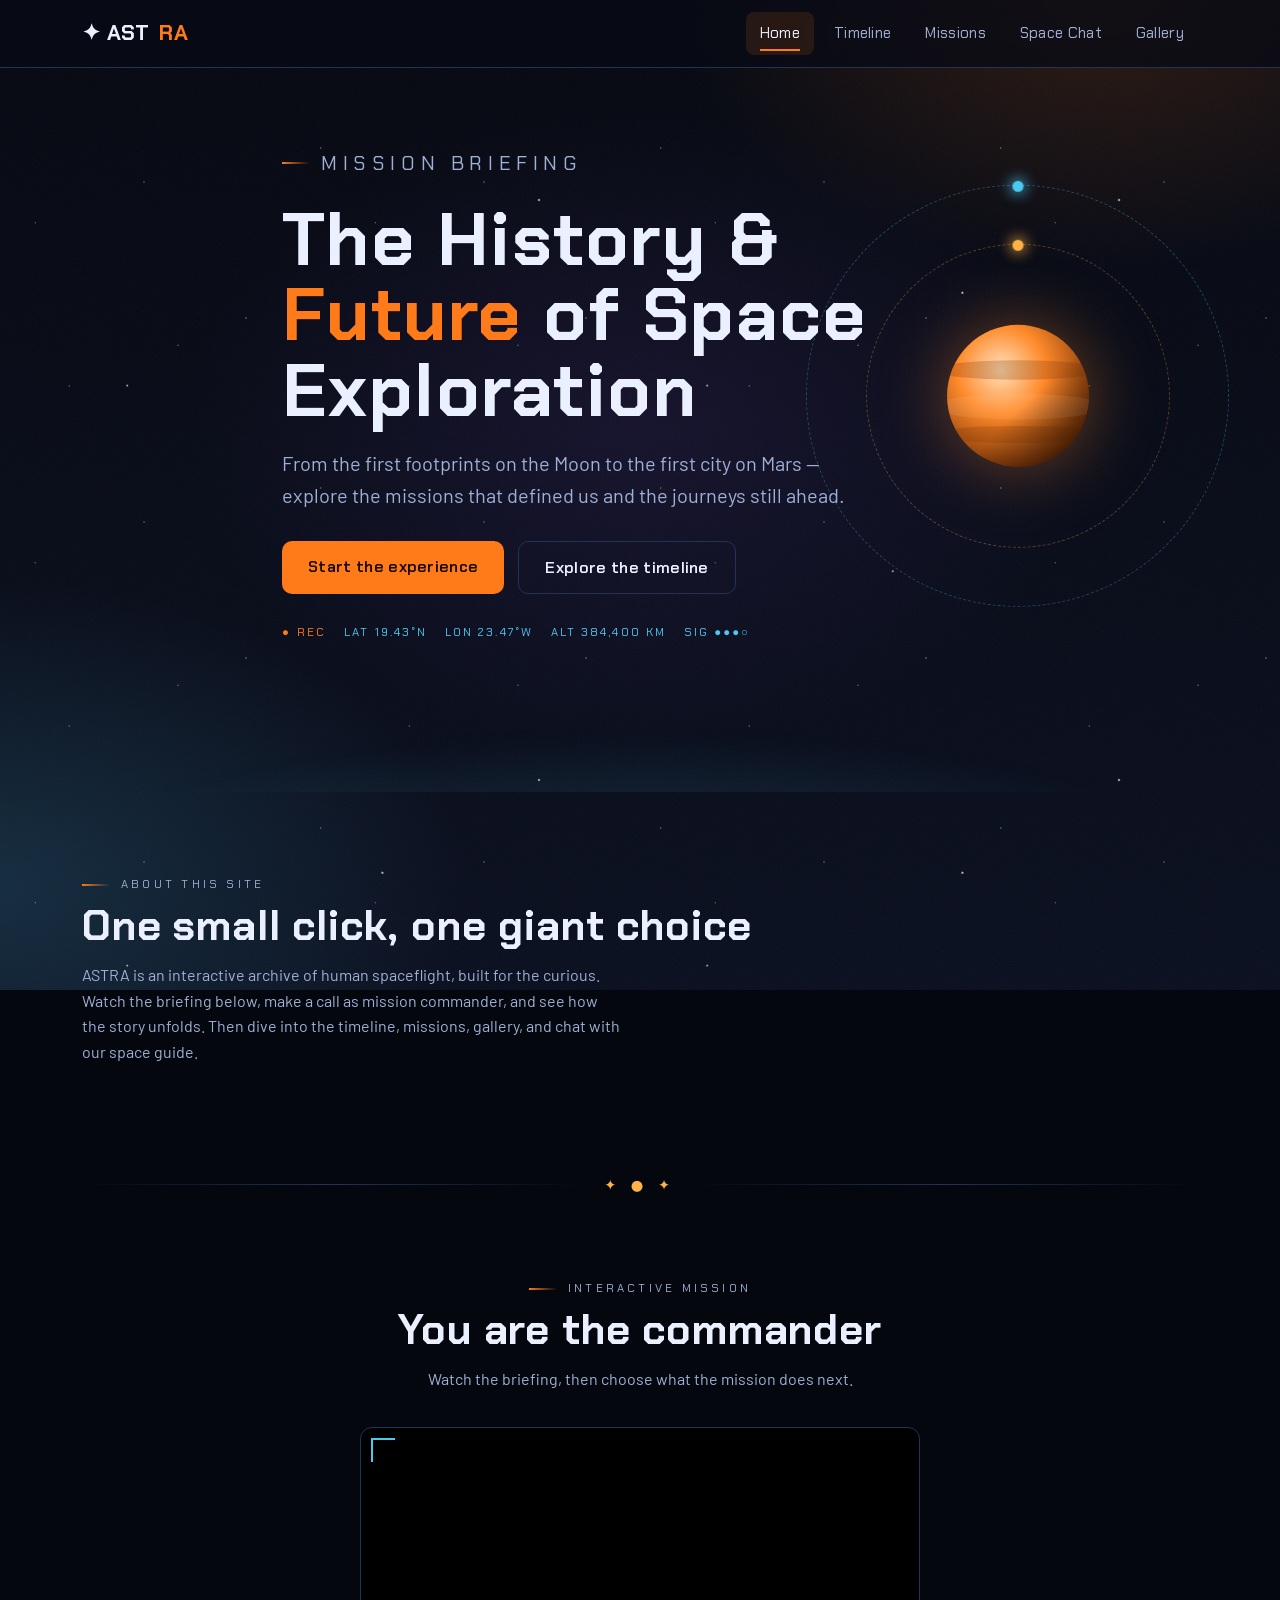
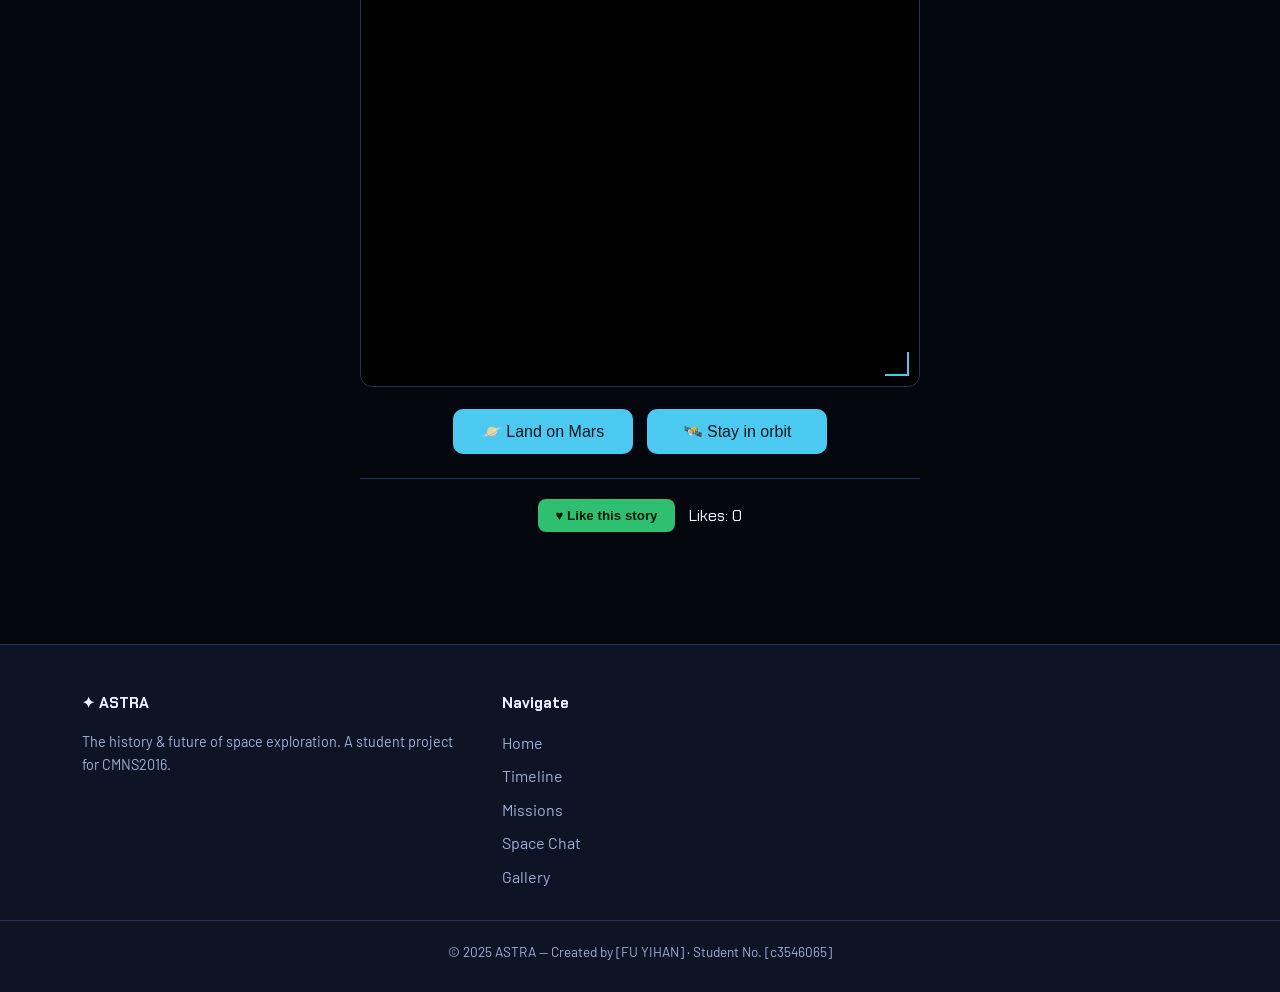
==== commit 581386f2: "Add files via upload" ====
--- a/index.html
+++ b/index.html
@@ -1,232 +1,235 @@
-<!DOCTYPE html>
-<html lang="en">
-<head>
-    <meta charset="UTF-8">
-    <meta name="viewport" content="width=device-width, initial-scale=1.0">
-    <!-- Page Title is marked in the rubric — keep it meaningful on every page -->
-    <title>ASTRA — The History &amp; Future of Space Exploration</title>
-    <meta name="description" content="An interactive journey through the history and future of human spaceflight.">
-    <link rel="preconnect" href="https://fonts.googleapis.com">
-    <link rel="preconnect" href="https://fonts.gstatic.com" crossorigin>
-    <link href="https://fonts.googleapis.com/css2?family=Chakra+Petch:wght@500;700&family=Barlow:wght@400;500;600&display=swap" rel="stylesheet">
-    <link rel="stylesheet" href="styles.css">
-</head>
-<body>
-
-    <!-- ============================ NAV (same on every page) ============================ -->
-    <header class="navbar">
-        <div class="wrap">
-            <a class="brand" href="index.html">✦ AST<span>RA</span></a>
-            <button class="nav-toggle" aria-label="Open menu" onclick="toggleNav()">☰</button>
-            <nav aria-label="Main navigation">
-                <ul class="nav-links" id="navLinks">
-                    <li><a class="active" href="index.html">Home</a></li>
-                    <li><a href="timeline.html">Timeline</a></li>
-                    <li><a href="missions.html">Missions</a></li>
-                    <li><a href="chat.html">Space Chat</a></li>
-                    <li><a href="gallery.html">Gallery</a></li>
-                </ul>
-            </nav>
-        </div>
-    </header>
-
-    <!-- ================================ HERO ================================ -->
-    <section class="hero">
-        <!-- OPTIONAL background video (SpaceX style). Put a file in /videos and uncomment:
-        <video class="hero-video" autoplay muted loop playsinline>
-            <source src="videos/hero-loop.mp4" type="video/mp4">
-        </video> -->
-
-        <!-- Decorative: glowing planet with tilted orbits (pure CSS/SVG) -->
-        <div class="hero-art" aria-hidden="true">
-            <div class="orbit orbit-b"><span class="sat"></span></div>
-            <div class="orbit orbit-a"><span class="sat"></span></div>
-            <svg class="planet" viewBox="0 0 220 220" xmlns="http://www.w3.org/2000/svg">
-                <defs>
-                    <radialGradient id="planetGrad" cx="38%" cy="32%" r="78%">
-                        <stop offset="0%" stop-color="#ffe2bd"/>
-                        <stop offset="40%" stop-color="#ff8a2b"/>
-                        <stop offset="100%" stop-color="#5e2200"/>
-                    </radialGradient>
-                    <linearGradient id="terminator" x1="0" y1="0" x2="1" y2="1">
-                        <stop offset="55%" stop-color="rgba(0,0,0,0)"/>
-                        <stop offset="100%" stop-color="rgba(0,0,0,.55)"/>
-                    </linearGradient>
-                    <clipPath id="planetClip"><circle cx="110" cy="110" r="66"/></clipPath>
-                </defs>
-                <circle cx="110" cy="110" r="66" fill="url(#planetGrad)"/>
-                <g clip-path="url(#planetClip)" opacity=".5">
-                    <ellipse cx="110" cy="86"  rx="80" ry="9"  fill="rgba(120,50,0,.5)"/>
-                    <ellipse cx="110" cy="120" rx="80" ry="12" fill="rgba(255,210,160,.25)"/>
-                    <ellipse cx="110" cy="146" rx="80" ry="8"  fill="rgba(120,50,0,.45)"/>
-                </g>
-                <circle cx="110" cy="110" r="66" fill="url(#terminator)"/>
-            </svg>
-        </div>
-        <div class="hero-horizon" aria-hidden="true"></div>
-
-        <div class="wrap hero-inner">
-            <p class="eyebrow reveal">Mission Briefing</p>
-            <h1 class="reveal d1">The History &amp; <span class="accent">Future</span> of Space Exploration</h1>
-            <p class="reveal d2">From the first footprints on the Moon to the first city on Mars — explore the missions that defined us and the journeys still ahead.</p>
-            <div class="hero-cta reveal d3">
-                <a class="btn btn-primary" href="#experience">Start the experience</a>
-                <a class="btn btn-ghost" href="timeline.html">Explore the timeline</a>
-            </div>
-            <div class="telemetry reveal d3" aria-hidden="true">
-                <span class="rec">REC</span>
-                <span>LAT 19.43°N</span>
-                <span>LON 23.47°W</span>
-                <span>ALT 384,400 KM</span>
-                <span>SIG ●●●○</span>
-            </div>
-        </div>
-    </section>
-
-    <!-- =============================== INTRO =============================== -->
-    <section>
-        <div class="wrap">
-            <div class="section-head">
-                <p class="eyebrow">About this site</p>
-                <h2>One small click, one giant choice</h2>
-                <!-- EDIT: replace with your own intro paragraph -->
-                <p>ASTRA is an interactive archive of human spaceflight, built for the curious. Watch the briefing below, make a call as mission commander, and see how the story unfolds. Then dive into the timeline, missions, gallery, and chat with our space guide.</p>
-            </div>
-        </div>
-    </section>
-
-    <!-- ===================== INTERACTIVE BRANCHING VIDEO ===================== -->
-    <!-- This is your Assignment 1 piece, embedded here. -->
-    <div class="divider" aria-hidden="true"><span class="dot">✦ ● ✦</span></div>
-    <section id="experience">
-        <div class="wrap">
-            <div class="section-head" style="text-align:center;">
-                <p class="eyebrow">Interactive Mission</p>
-                <h2>You are the commander</h2>
-                <p style="margin:12px auto 0;">Watch the briefing, then choose what the mission does next.</p>
-            </div>
-
-            <div class="video-stage">
-                <!-- MAIN / SETUP video -->
-                <div id="mainSection">
-                    <div class="video-frame">
-                        <iframe id="mainVideo" title="Main story video"
-                                allow="autoplay; encrypted-media; picture-in-picture" allowfullscreen></iframe>
-                    </div>
-                    <!-- EDIT the button text to match the choice in your main video -->
-                    <div class="choice-buttons">
-                        <button class="choice-btn" onclick="showResult(1)">🪐 Land on Mars</button>
-                        <button class="choice-btn" onclick="showResult(2)">🛰️ Stay in orbit</button>
-                    </div>
-                </div>
-
-                <!-- RESULT A -->
-                <div id="result1Section" class="hidden">
-                    <div class="video-frame">
-                        <iframe id="result1Video" title="Choice A result video"
-                                allow="autoplay; encrypted-media; picture-in-picture" allowfullscreen></iframe>
-                    </div>
-                    <button class="back-btn" onclick="goBack()">← Back to start</button>
-                </div>
-
-                <!-- RESULT B -->
-                <div id="result2Section" class="hidden">
-                    <div class="video-frame">
-                        <iframe id="result2Video" title="Choice B result video"
-                                allow="autoplay; encrypted-media; picture-in-picture" allowfullscreen></iframe>
-                    </div>
-                    <button class="back-btn" onclick="goBack()">← Back to start</button>
-                </div>
-
-                <!-- Extra interactivity: like -->
-                <div class="like-row">
-                    <button id="likeBtn" class="like-btn">♥ Like this story</button>
-                    <span class="like-count">Likes: <span id="likeCount">0</span></span>
-                </div>
-            </div>
-        </div>
-    </section>
-
-    <!-- =============================== FOOTER (same on every page) =============================== -->
-    <footer class="site-footer">
-        <div class="wrap footer-grid">
-            <div>
-                <h4>✦ ASTRA</h4>
-                <p class="credits">The history &amp; future of space exploration. A student project for CMNS2016.</p>
-            </div>
-            <div>
-                <h4>Navigate</h4>
-                <ul class="footer-links">
-                    <li><a href="index.html">Home</a></li>
-                    <li><a href="timeline.html">Timeline</a></li>
-                    <li><a href="missions.html">Missions</a></li>
-                    <li><a href="chat.html">Space Chat</a></li>
-                    <li><a href="gallery.html">Gallery</a></li>
-                </ul>
-            </div>
-            <div>
-                <h4>Credits &amp; References</h4>
-                <!-- IMPORTANT (assignment rule): list every sourced asset & code here -->
-                <ul class="credits">
-                    <li>Website template &amp; interactivity code: AI-assisted (cite as required).</li>
-                    <li>Imagery: NASA public-domain image library / created by author.</li>
-                    <li>Audio: [add Creative Commons source + link].</li>
-                    <li>Fonts: Chakra Petch &amp; Barlow (Google Fonts, OFL).</li>
-                </ul>
-            </div>
-        </div>
-        <p class="footer-bottom">© 2025 ASTRA — Created by [Your Name] · Student No. [xxxxxxx]</p>
-    </footer>
-
-    <script src="script.js"></script>
-    <script>
-    /* ===================================================================
-       ⬇⬇⬇  PASTE YOUR 3 YOUTUBE VIDEO IDs HERE  ⬇⬇⬇
-       From  https://youtu.be/AbCdEfGhIjK            -> ID is  AbCdEfGhIjK
-       From  https://www.youtube.com/watch?v=AbCdEfGhIjK -> ID is  AbCdEfGhIjK
-       (Set each video to "Unlisted" on YouTube — NOT Private.)
-    =================================================================== */
-    const VIDEO_IDS = {
-        main:    "PASTE_MAIN_VIDEO_ID_HERE",
-        option1: "PASTE_OPTION_A_VIDEO_ID_HERE",
-        option2: "PASTE_OPTION_B_VIDEO_ID_HERE"
-    };
-    /* =================================================================== */
-
-    function embedUrl(id, autoplay) {
-        return "https://www.youtube.com/embed/" + id +
-               "?rel=0&playsinline=1&modestbranding=1" + (autoplay ? "&autoplay=1" : "");
-    }
-    window.addEventListener("DOMContentLoaded", function () {
-        document.getElementById("mainVideo").src = embedUrl(VIDEO_IDS.main, false);
-    });
-    function showResult(n) {
-        document.getElementById("mainSection").classList.add("hidden");
-        if (n === 1) {
-            document.getElementById("result1Video").src = embedUrl(VIDEO_IDS.option1, true);
-            document.getElementById("result1Section").classList.remove("hidden");
-        } else {
-            document.getElementById("result2Video").src = embedUrl(VIDEO_IDS.option2, true);
-            document.getElementById("result2Section").classList.remove("hidden");
+    <!DOCTYPE html>
+    <html lang="en">
+    <head>
+        <meta charset="UTF-8">
+        <meta name="viewport" content="width=device-width, initial-scale=1.0">
+        <!-- Page Title is marked in the rubric — keep it meaningful on every page -->
+        <title>ASTRA — The History &amp; Future of Space Exploration</title>
+        <meta name="description" content="An interactive journey through the history and future of human spaceflight.">
+        <link rel="preconnect" href="https://fonts.googleapis.com">
+        <link rel="preconnect" href="https://fonts.gstatic.com" crossorigin>
+        <link href="https://fonts.googleapis.com/css2?family=Chakra+Petch:wght@500;700&family=Barlow:wght@400;500;600&display=swap" rel="stylesheet">
+        <link rel="stylesheet" href="styles.css">
+    </head>
+    <body>
+
+        <!-- ============================ NAV (same on every page) ============================ -->
+        <header class="navbar">
+            <div class="wrap">
+                <a class="brand" href="index.html">✦ AST<span>RA</span></a>
+                <button class="nav-toggle" aria-label="Open menu" onclick="toggleNav()">☰</button>
+                <nav aria-label="Main navigation">
+                    <ul class="nav-links" id="navLinks">
+                        <li><a class="active" href="index.html">Home</a></li>
+                        <li><a href="timeline.html">Timeline</a></li>
+                        <li><a href="missions.html">Missions</a></li>
+                        <li><a href="chat.html">Space Chat</a></li>
+                        <li><a href="gallery.html">Gallery</a></li>
+                    </ul>
+                </nav>
+            </div>
+        </header>
+
+        <!-- ================================ HERO ================================ -->
+        <section class="hero">
+            <!-- OPTIONAL background video (SpaceX style). Put a file in /videos and uncomment:
+            <video class="hero-video" autoplay muted loop playsinline>
+                <source src="videos/hero-loop.mp4" type="video/mp4">
+            </video> -->
+
+            <!-- Decorative: glowing planet with tilted orbits (pure CSS/SVG) -->
+            <div class="hero-art" aria-hidden="true">
+                <div class="orbit orbit-b"><span class="sat"></span></div>
+                <div class="orbit orbit-a"><span class="sat"></span></div>
+                <svg class="planet" viewBox="0 0 220 220" xmlns="http://www.w3.org/2000/svg">
+                    <defs>
+                        <radialGradient id="planetGrad" cx="38%" cy="32%" r="78%">
+                            <stop offset="0%" stop-color="#ffe2bd"/>
+                            <stop offset="40%" stop-color="#ff8a2b"/>
+                            <stop offset="100%" stop-color="#5e2200"/>
+                        </radialGradient>
+                        <linearGradient id="terminator" x1="0" y1="0" x2="1" y2="1">
+                            <stop offset="55%" stop-color="rgba(0,0,0,0)"/>
+                            <stop offset="100%" stop-color="rgba(0,0,0,.55)"/>
+                        </linearGradient>
+                        <clipPath id="planetClip"><circle cx="110" cy="110" r="66"/></clipPath>
+                    </defs>
+                    <circle cx="110" cy="110" r="66" fill="url(#planetGrad)"/>
+                    <g clip-path="url(#planetClip)" opacity=".5">
+                        <ellipse cx="110" cy="86"  rx="80" ry="9"  fill="rgba(120,50,0,.5)"/>
+                        <ellipse cx="110" cy="120" rx="80" ry="12" fill="rgba(255,210,160,.25)"/>
+                        <ellipse cx="110" cy="146" rx="80" ry="8"  fill="rgba(120,50,0,.45)"/>
+                    </g>
+                    <circle cx="110" cy="110" r="66" fill="url(#terminator)"/>
+                </svg>
+            </div>
+            <div class="hero-horizon" aria-hidden="true"></div>
+
+            <div class="wrap hero-inner">
+                <p class="eyebrow reveal">Mission Briefing</p>
+                <h1 class="reveal d1">The History &amp; <span class="accent">Future</span> of Space Exploration</h1>
+                <p class="reveal d2">From the first footprints on the Moon to the first city on Mars — explore the missions that defined us and the journeys still ahead.</p>
+                <div class="hero-cta reveal d3">
+                    <a class="btn btn-primary" href="#experience">Start the experience</a>
+                    <a class="btn btn-ghost" href="timeline.html">Explore the timeline</a>
+                </div>
+                <div class="telemetry reveal d3" aria-hidden="true">
+                    <span class="rec">REC</span>
+                    <span>LAT 19.43°N</span>
+                    <span>LON 23.47°W</span>
+                    <span>ALT 384,400 KM</span>
+                    <span>SIG ●●●○</span>
+                </div>
+            </div>
+        </section>
+
+        <!-- =============================== INTRO =============================== -->
+        <section>
+            <div class="wrap">
+                <div class="section-head">
+                    <p class="eyebrow">About this site</p>
+                    <h2>One small click, one giant choice</h2>
+                    <!-- EDIT: replace with your own intro paragraph -->
+                    <p>ASTRA is an interactive archive of human spaceflight, built for the curious. Watch the briefing below, make a call as mission commander, and see how the story unfolds. Then dive into the timeline, missions, gallery, and chat with our space guide.</p>
+                </div>
+            </div>
+        </section>
+
+        <!-- ===================== INTERACTIVE BRANCHING VIDEO ===================== -->
+        <!-- This is your Assignment 1 piece, embedded here. -->
+        <div class="divider" aria-hidden="true"><span class="dot">✦ ● ✦</span></div>
+        <section id="experience">
+            <div class="wrap">
+                <div class="section-head" style="text-align:center;">
+                    <p class="eyebrow">Interactive Mission</p>
+                    <h2>You are the commander</h2>
+                    <p style="margin:12px auto 0;">Watch the briefing, then choose what the mission does next.</p>
+                </div>
+
+                <div class="video-stage">
+                    <!-- MAIN / SETUP video -->
+                    <div id="mainSection">
+                        <div class="video-frame">
+                            <iframe id="mainVideo" title="Main story video"
+                                    allow="autoplay; encrypted-media; picture-in-picture" allowfullscreen></iframe>
+                        </div>
+                        <!-- EDIT the button text to match the choice in your main video -->
+                        <div class="choice-buttons">
+                            <button class="choice-btn" onclick="showResult(1)">🪐 Land on Mars</button>
+                            <button class="choice-btn" onclick="showResult(2)">🛰️ Stay in orbit</button>
+                        </div>
+                    </div>
+
+                    <!-- RESULT A -->
+                    <div id="result1Section" class="hidden">
+                        <div class="video-frame">
+                            <iframe id="result1Video" title="Choice A result video"
+                                    allow="autoplay; encrypted-media; picture-in-picture" allowfullscreen></iframe>
+                        </div>
+                        <button class="back-btn" onclick="goBack()">← Back to start</button>
+                    </div>
+
+                    <!-- RESULT B -->
+                    <div id="result2Section" class="hidden">
+                        <div class="video-frame">
+                            <iframe id="result2Video" title="Choice B result video"
+                                    allow="autoplay; encrypted-media; picture-in-picture" allowfullscreen></iframe>
+                        </div>
+                        <button class="back-btn" onclick="goBack()">← Back to start</button>
+                    </div>
+
+                    <!-- Extra interactivity: like -->
+                    <div class="like-row">
+                        <button id="likeBtn" class="like-btn">♥ Like this story</button>
+                        <span class="like-count">Likes: <span id="likeCount">0</span></span>
+                    </div>
+                </div>
+            </div>
+        </section>
+
+        <!-- =============================== FOOTER (same on every page) =============================== -->
+        <footer class="site-footer">
+            <div class="wrap footer-grid">
+                <div>
+                    <h4>✦ ASTRA</h4>
+                    <p class="credits">The history &amp; future of space exploration. A student project for CMNS2016.</p>
+                </div>
+                <div>
+                    <h4>Navigate</h4>
+                    <ul class="footer-links">
+                        <li><a href="index.html">Home</a></li>
+                        <li><a href="timeline.html">Timeline</a></li>
+                        <li><a href="missions.html">Missions</a></li>
+                        <li><a href="chat.html">Space Chat</a></li>
+                        <li><a href="gallery.html">Gallery</a></li>
+                    </ul>
+                </div>
+<!--                <div>-->
+<!--                    <h4>Credits &amp; References</h4>-->
+<!--                    &lt;!&ndash; IMPORTANT (assignment rule): list every sourced asset & code here &ndash;&gt;-->
+<!--                    <ul class="credits">-->
+<!--                        <li>Website template &amp; interactivity code: AI-assisted (cite as required).</li>-->
+<!--                        <li>Imagery: NASA public-domain image library / created by author.</li>-->
+<!--                        <li>Audio: [add Creative Commons source + link].</li>-->
+<!--                        <li>Fonts: Chakra Petch &amp; Barlow (Google Fonts, OFL).</li>-->
+<!--                    </ul>-->
+<!--                </div>-->
+            </div>
+            <p class="footer-bottom">© 2025 ASTRA — Created by [FU YIHAN] · Student No. [c3546065]</p>
+        </footer>
+
+        <script src="script.js"></script>
+        <script>
+        /* ===================================================================
+           ⬇⬇⬇  PASTE YOUR 3 YOUTUBE VIDEO IDs HERE  ⬇⬇⬇
+        =================================================================== */
+        const VIDEO_IDS = {
+            main:    "90NIp_aVh44",
+            option1: "RT8C6VeMnOM",
+            option2: "_5WI30lfzRE"
+        };
+        /* =================================================================== */
+
+        function embedUrl(id, autoplay) {
+            return "https://www.youtube.com/embed/" + id +
+                   "?rel=0&playsinline=1&modestbranding=1" + (autoplay ? "&autoplay=1" : "");
         }
-    }
-    function goBack() {
-        document.getElementById("result1Video").src = "";
-        document.getElementById("result2Video").src = "";
-        document.getElementById("result1Section").classList.add("hidden");
-        document.getElementById("result2Section").classList.add("hidden");
-        document.getElementById("mainSection").classList.remove("hidden");
-        document.getElementById("mainVideo").src = embedUrl(VIDEO_IDS.main, false);
-    }
-    // Like button
-    let likeCount = 0;
-    const likeBtn = document.getElementById("likeBtn");
-    likeBtn.addEventListener("click", function () {
-        likeCount++;
-        document.getElementById("likeCount").textContent = likeCount;
-        likeBtn.textContent = "Liked ✓";
-        likeBtn.style.background = "#1e7e34";
-    });
-    </script>
-</body>
-</html>
+
+        window.addEventListener("DOMContentLoaded", function () {
+            document.getElementById("mainVideo").src = embedUrl(VIDEO_IDS.main, false);
+        });
+
+        function showResult(n) {
+            document.getElementById("mainSection").classList.add("hidden");
+
+            if (n === 1) {
+                document.getElementById("result1Video").src = embedUrl(VIDEO_IDS.option1, true);
+                document.getElementById("result1Section").classList.remove("hidden");
+            } else {
+                document.getElementById("result2Video").src = embedUrl(VIDEO_IDS.option2, true);
+                document.getElementById("result2Section").classList.remove("hidden");
+            }
+        }
+
+        function goBack() {
+            document.getElementById("result1Video").src = "";
+            document.getElementById("result2Video").src = "";
+            document.getElementById("result1Section").classList.add("hidden");
+            document.getElementById("result2Section").classList.add("hidden");
+            document.getElementById("mainSection").classList.remove("hidden");
+            document.getElementById("mainVideo").src = embedUrl(VIDEO_IDS.main, false);
+        }
+
+        // Like button
+        let likeCount = 0;
+        const likeBtn = document.getElementById("likeBtn");
+
+        likeBtn.addEventListener("click", function () {
+            likeCount++;
+            document.getElementById("likeCount").textContent = likeCount;
+            likeBtn.textContent = "Liked ✓";
+            likeBtn.style.background = "#1e7e34";
+        });
+        </script>
+    </body>
+    </html>
--- a/styles.css
+++ b/styles.css
@@ -233,7 +233,7 @@
         repeating-linear-gradient(45deg, rgba(255,255,255,.02) 0 12px, transparent 12px 24px),
         linear-gradient(135deg, #16203a, #0c1326);
 }
-.card-media img { width: 100%; height: 100%; object-fit: cover; }
+.card-media img { width: 100%; height: 100%; object-fit: fill; }
 .card-body { padding: 18px 20px 22px; }
 .card-body h3 { font-size: 1.15rem; margin-bottom: 8px; }
 .card-body p { color: var(--muted); font-size: .95rem; }
@@ -300,8 +300,8 @@
 .tl-year { font-family: 'Chakra Petch', sans-serif; color: var(--accent-2); font-size: 1.4rem; }
 .tl-item h3 { font-size: 1.2rem; margin: 4px 0 8px; }
 .tl-item p { color: var(--muted); }
-.tl-media { margin-top: 14px; border-radius: 10px; overflow: hidden; aspect-ratio: 16/9; max-width: 460px; }
-
+.tl-media {margin-top: 14px; border-radius: 10px; aspect-ratio: 16/9; max-width: 460px; overflow:visible; }
+.tl-item img {width: 100%; height: 100%; object-fit: fill; object-position: center; }
 /* ---------------------------- Embed -------------------------------- */
 .embed-16x9 { position: relative; width: 100%; aspect-ratio: 16/9; border-radius: 12px; overflow: hidden; border: 1px solid var(--border); background:#000; }
 .embed-16x9 iframe { position: absolute; inset: 0; width: 100%; height: 100%; border: 0; }
